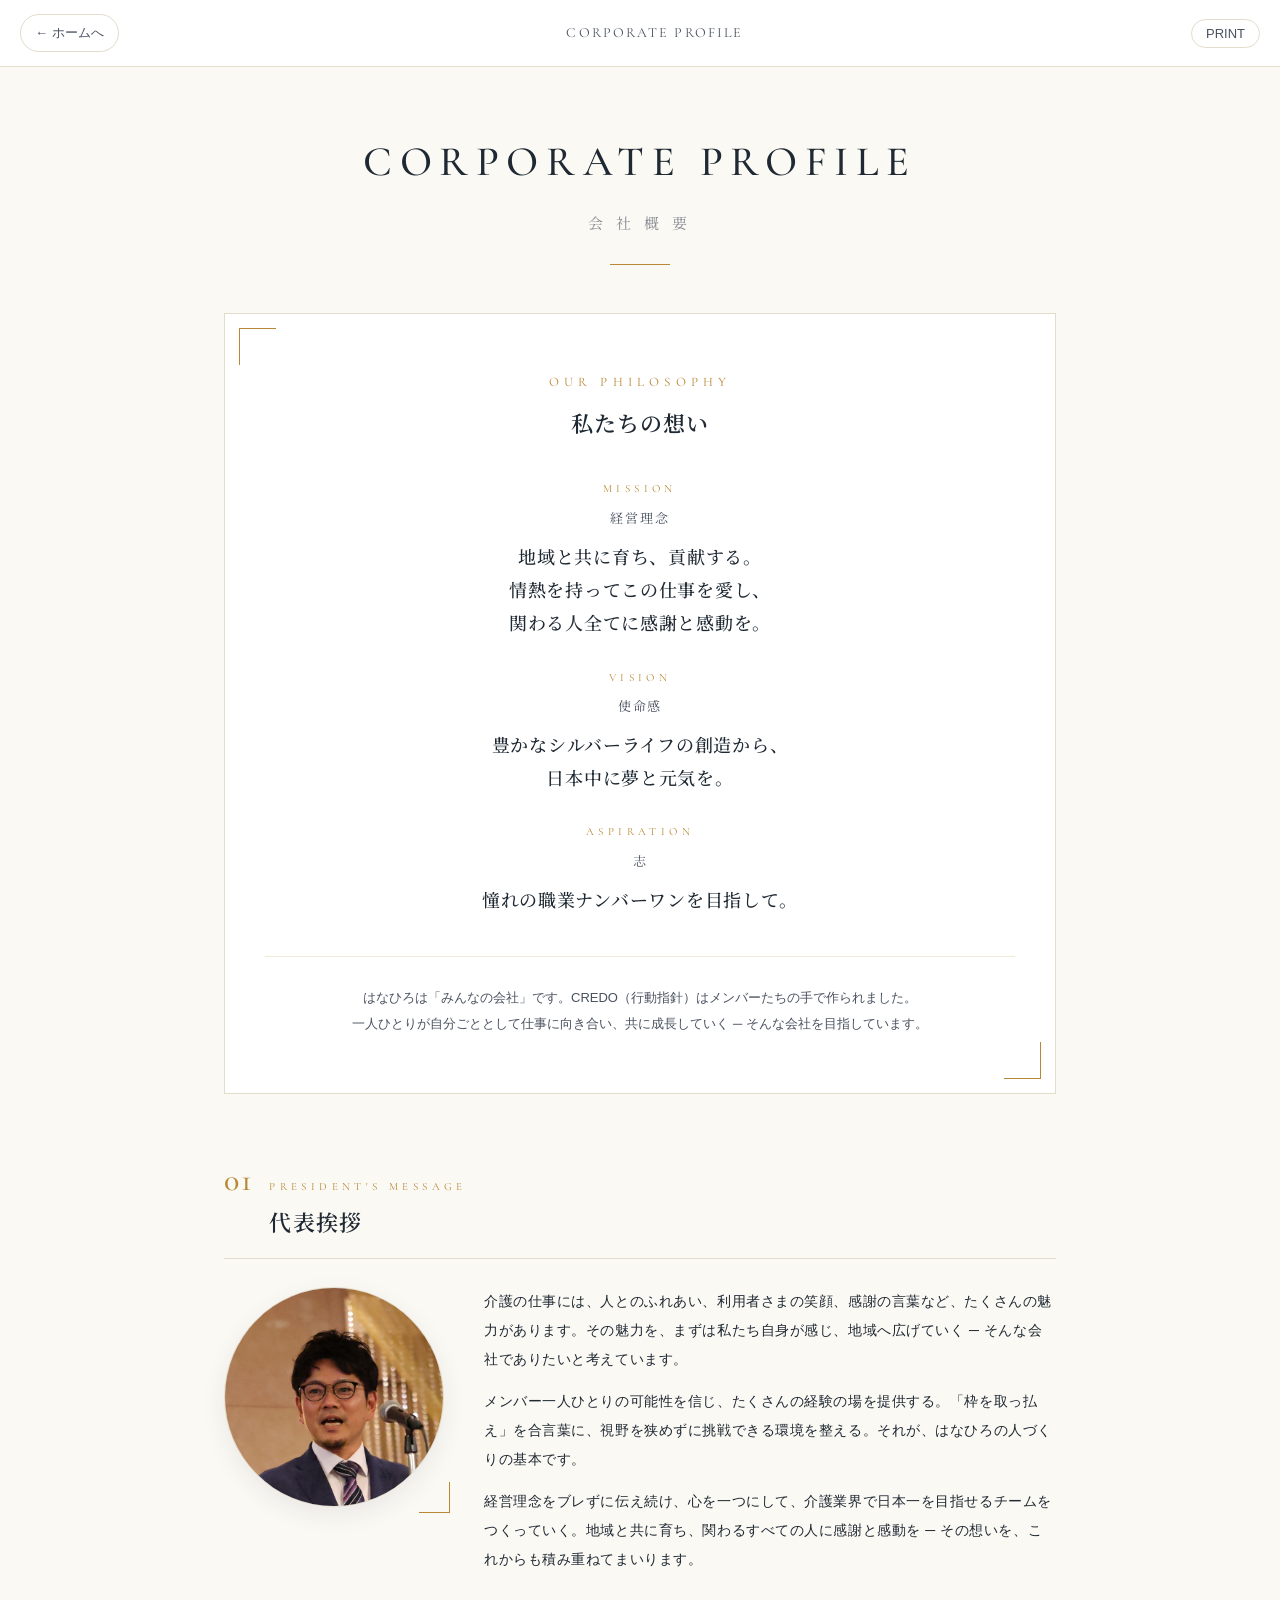
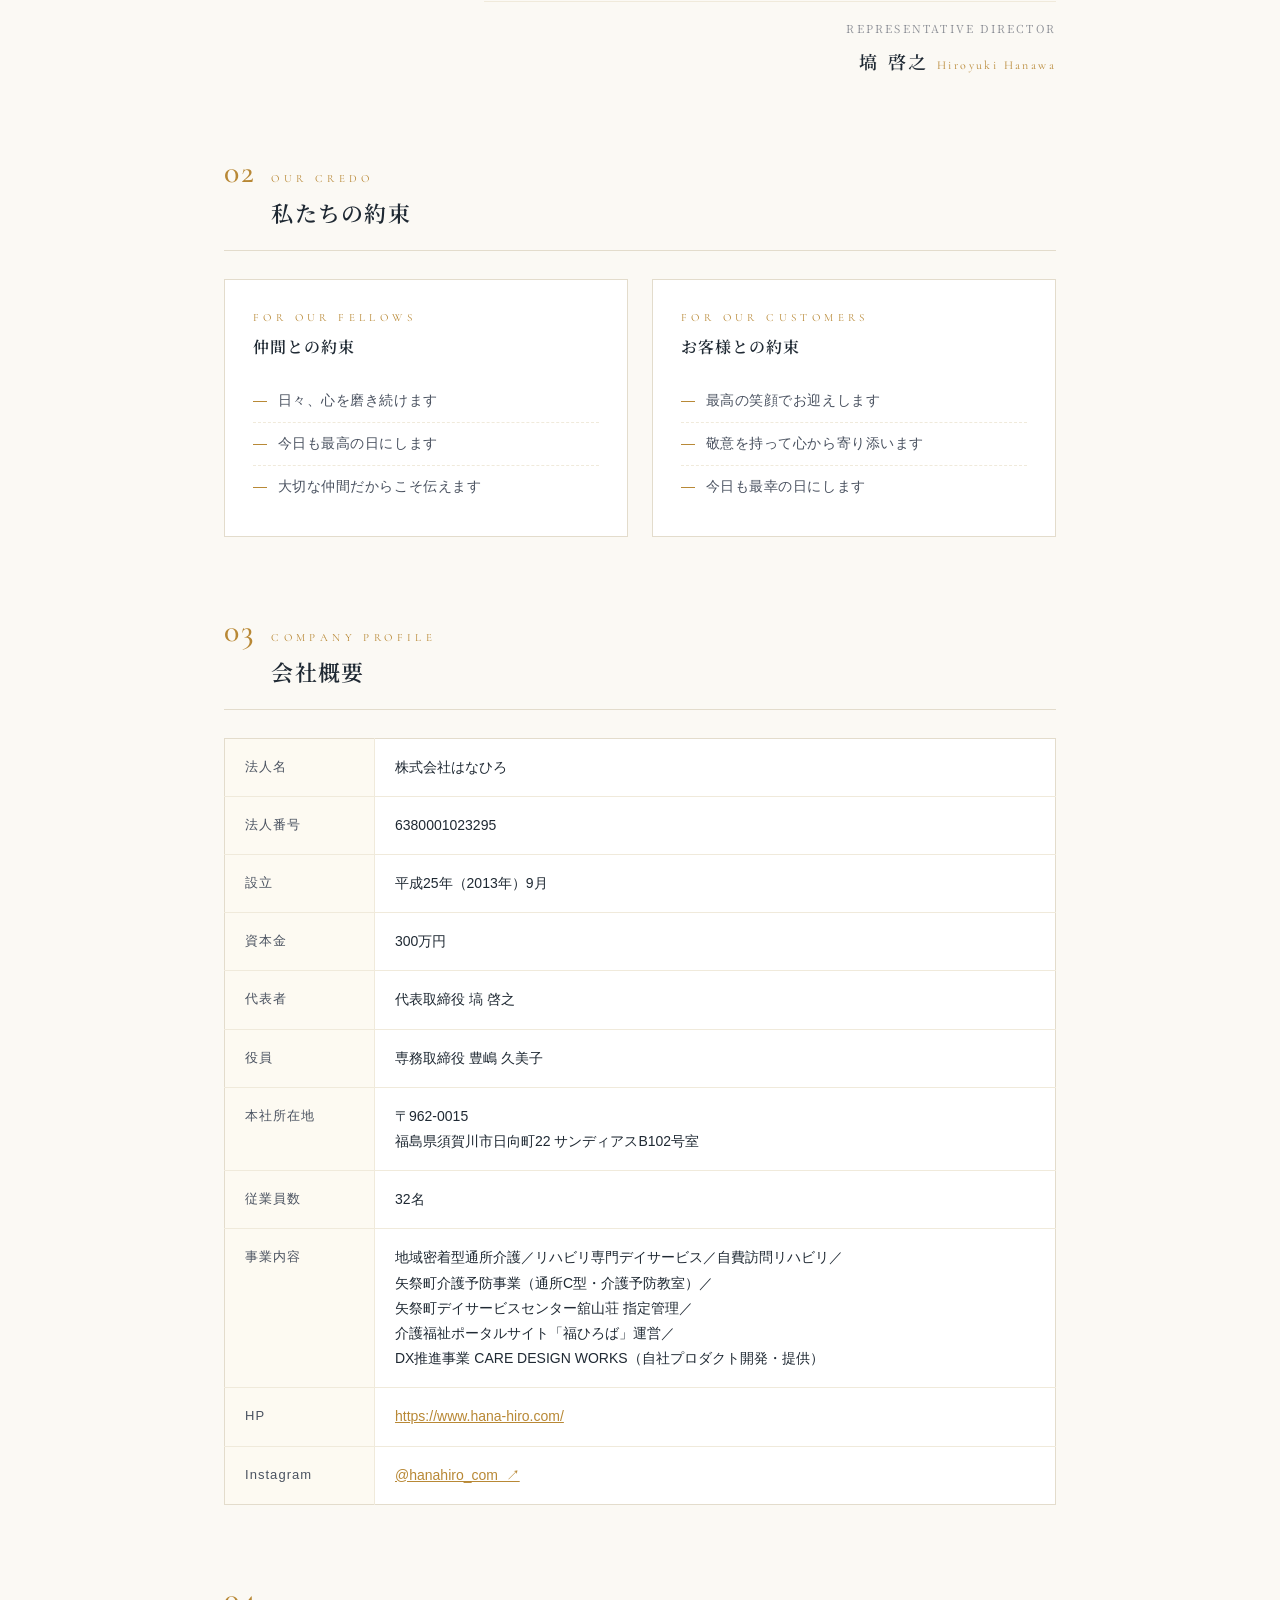
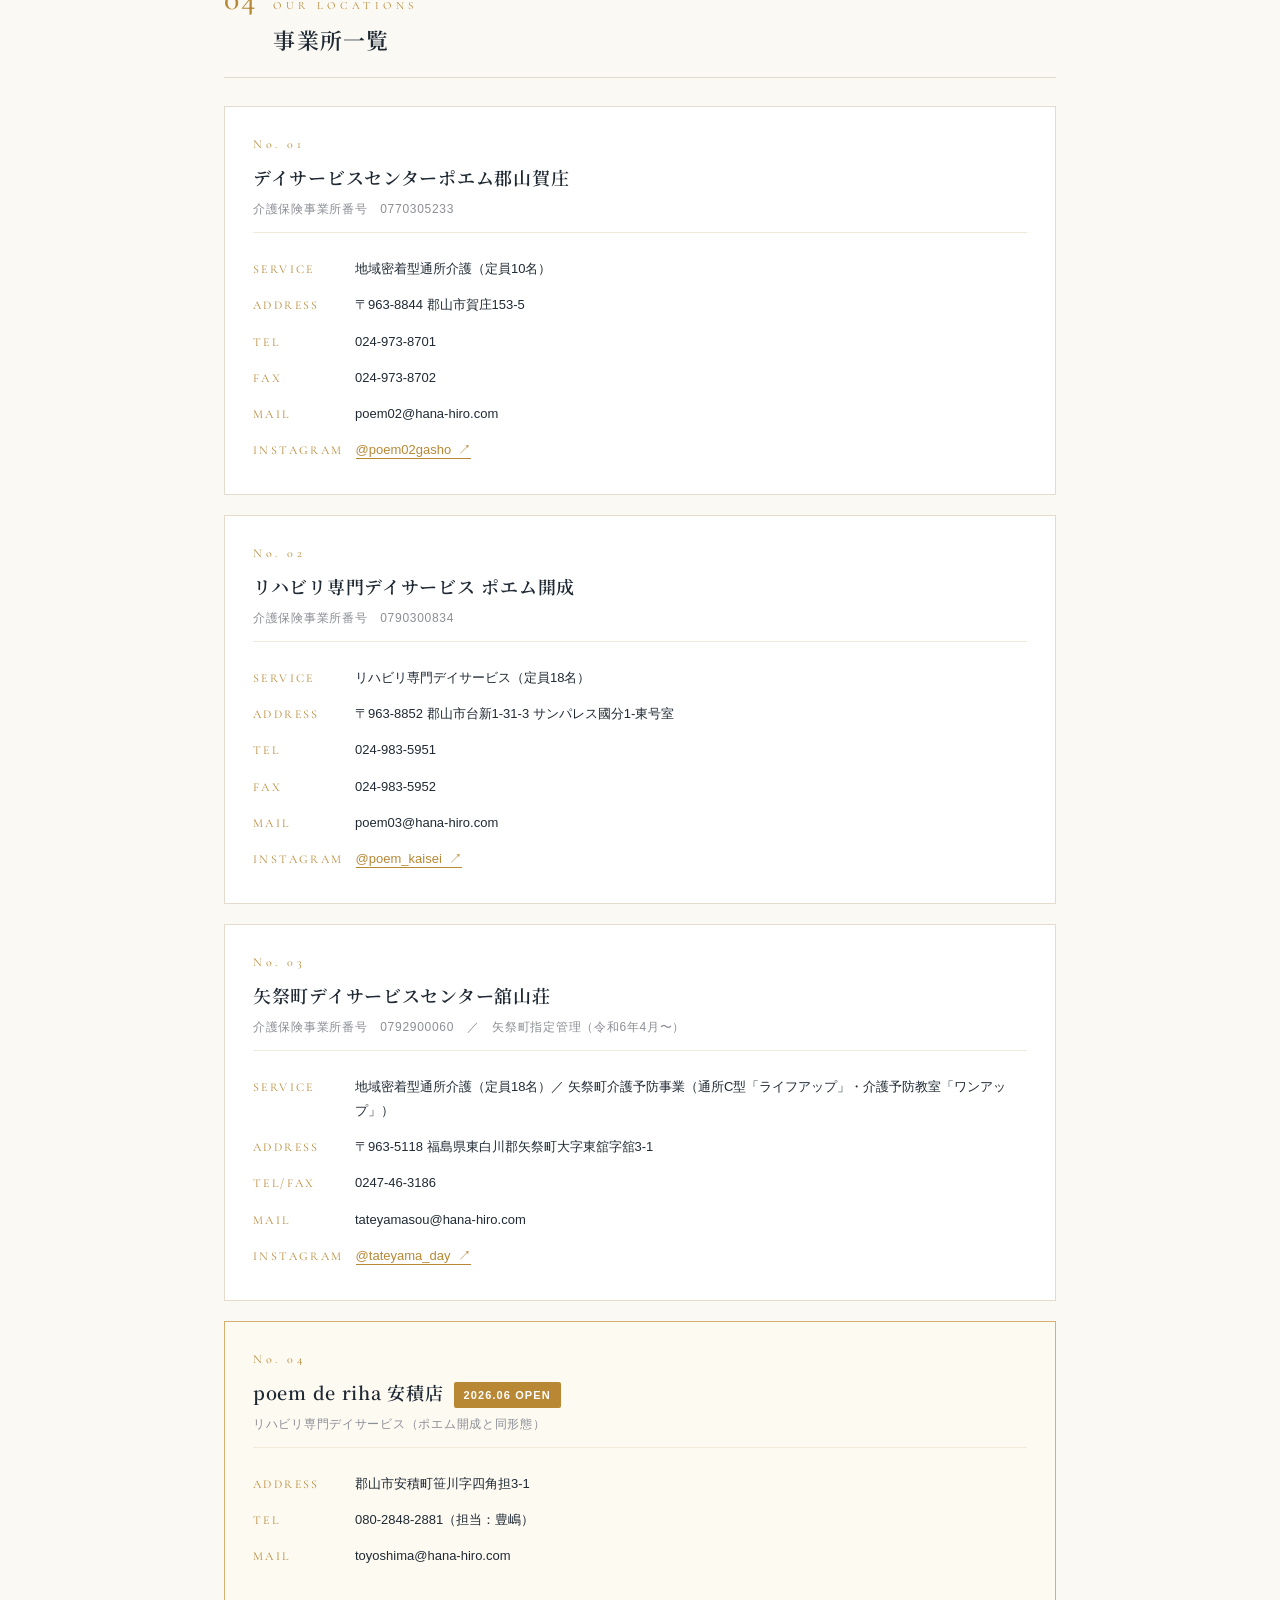
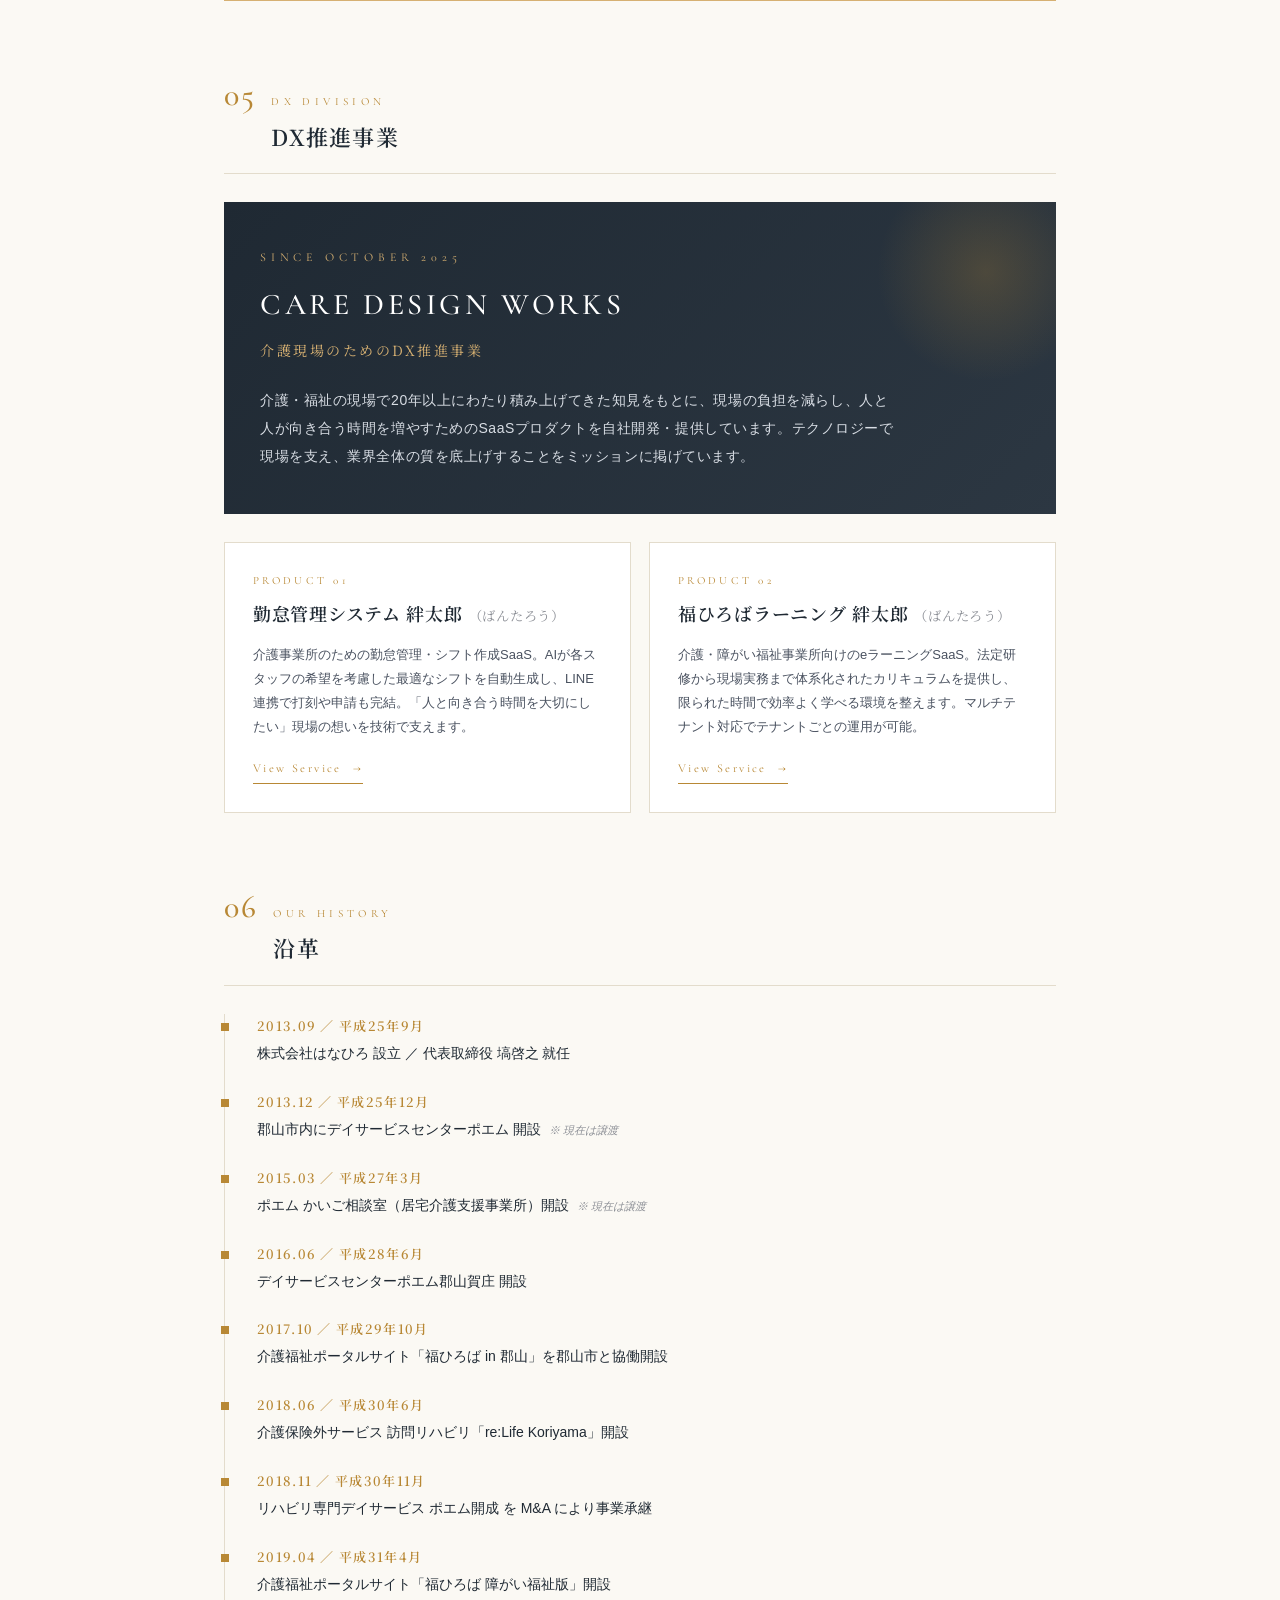
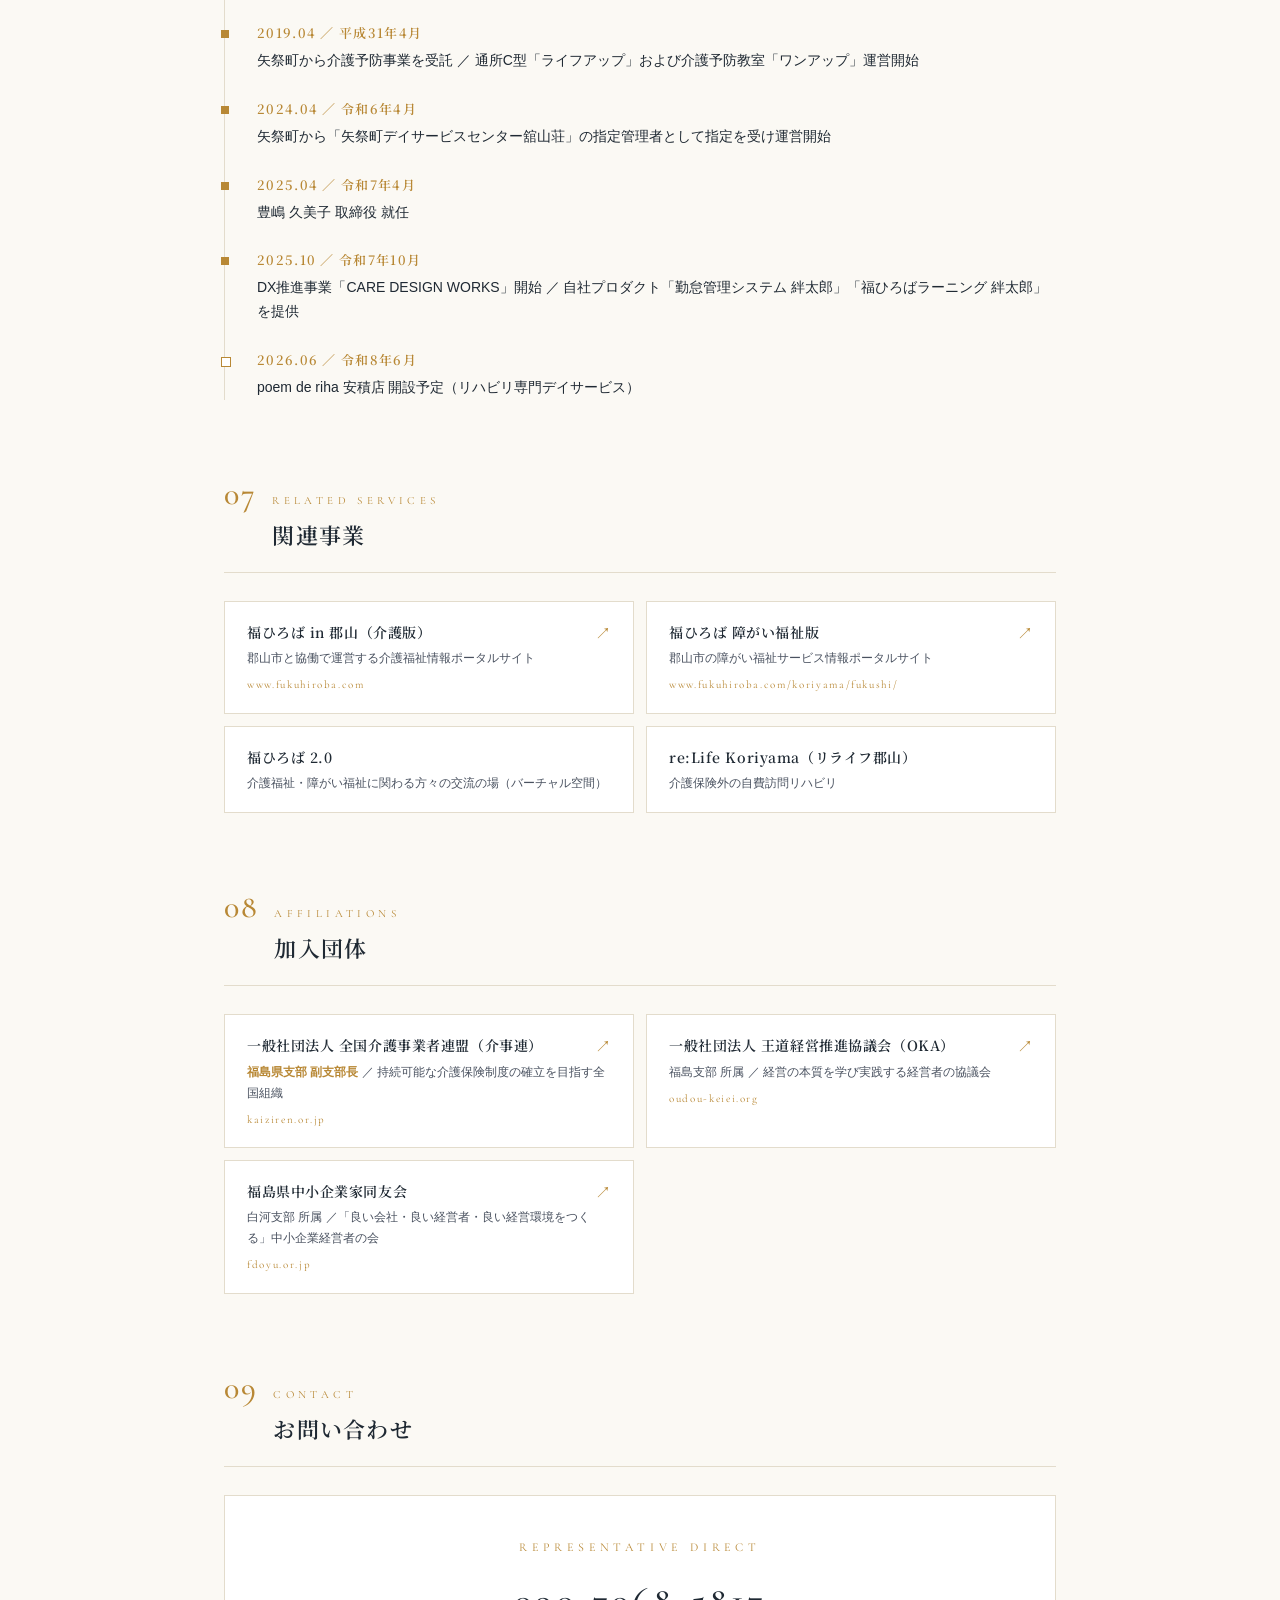
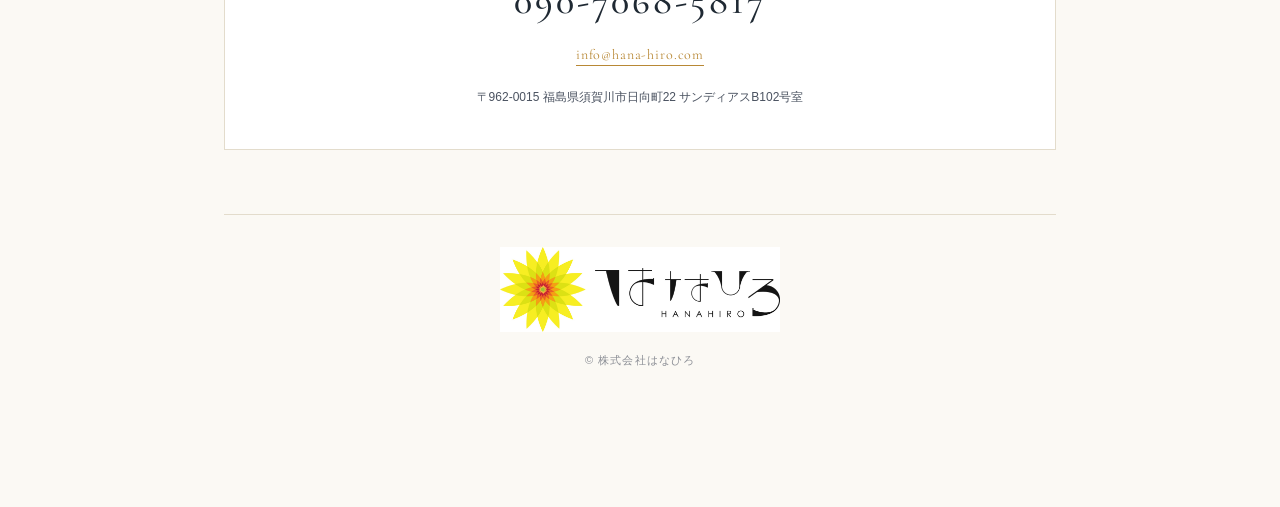
==== company.html @ 38aeb1c0 "プロダクト名称変更・関連事業更新・印刷用QRコード追加 【プロダクト名称変更】 - 絆太郎 → 勤怠管理システム 絆太郎 - 福ひろばラーニング → 福ひろばラーニング 絆太郎 - 沿革のテキストも同" ====
<!DOCTYPE html>
<html lang="ja">
<head>
  <meta charset="UTF-8">
  <meta name="viewport" content="width=device-width, initial-scale=1.0">
  <meta http-equiv="Cache-Control" content="no-cache, no-store, must-revalidate">
  <meta http-equiv="Pragma" content="no-cache">
  <meta http-equiv="Expires" content="0">
  <title>会社概要｜株式会社はなひろ</title>
  <meta name="description" content="株式会社はなひろの会社概要。福島県須賀川市・郡山市・矢祭町でデイサービス、リハビリ専門デイサービス、介護予防事業を運営。DX推進事業 CARE DESIGN WORKS で介護SaaS「絆太郎」「福ひろばラーニング」を提供。">
  <meta property="og:title" content="株式会社はなひろ 会社概要">
  <meta property="og:description" content="豊かなシルバーライフの創造から、日本中に夢と元気を。">
  <meta property="og:type" content="website">
  <meta property="og:url" content="https://hey870desu-ai.github.io/hanahiro-training/company.html">
  <link rel="canonical" href="https://hey870desu-ai.github.io/hanahiro-training/company.html">
  <link rel="preconnect" href="https://fonts.googleapis.com">
  <link rel="preconnect" href="https://fonts.gstatic.com" crossorigin>
  <link href="https://fonts.googleapis.com/css2?family=Cormorant+Garamond:wght@400;500;600&family=Noto+Serif+JP:wght@400;500;600;700&display=swap" rel="stylesheet">
  <style>
    * { margin: 0; padding: 0; box-sizing: border-box; }

    :root {
      --ink: #1f2933;
      --ink-soft: #4a5260;
      --ink-mute: #8b8e95;
      --gold: #b88835;
      --gold-soft: #d6b072;
      --gold-pale: #f4ead6;
      --paper: #fbf9f4;
      --line: #e3dccc;
      --line-soft: #f0eadb;
    }

    html { scroll-behavior: smooth; }
    body {
      font-family: 'Noto Sans JP', -apple-system, BlinkMacSystemFont, 'Hiragino Kaku Gothic ProN', sans-serif;
      color: var(--ink);
      background: var(--paper);
      line-height: 1.85;
      font-size: 15px;
      -webkit-font-smoothing: antialiased;
      padding: 0 0 80px;
    }

    /* ヘッダーバー */
    .topbar {
      background: #fff;
      border-bottom: 1px solid var(--line);
      padding: 14px 20px;
      position: sticky; top: 0; z-index: 50;
      display: flex; justify-content: space-between; align-items: center;
    }
    .topbar .crumb {
      font-family: 'Cormorant Garamond', 'Noto Serif JP', serif;
      font-size: 14px;
      letter-spacing: 0.15em;
      color: var(--ink-soft);
      text-transform: uppercase;
    }
    .topbar a, .topbar button {
      color: var(--ink-soft);
      text-decoration: none;
      font-size: 13px;
      font-weight: 500;
      background: transparent;
      border: 1px solid var(--line);
      padding: 6px 14px;
      border-radius: 22px;
      cursor: pointer;
      transition: all 0.2s;
    }
    .topbar a:hover, .topbar button:hover {
      background: var(--ink);
      color: #fff;
      border-color: var(--ink);
    }

    /* コンテナ */
    .container {
      max-width: 880px;
      margin: 0 auto;
      padding: 56px 24px;
    }

    /* タイトル */
    .brand-block {
      text-align: center;
      padding: 0 0 48px;
    }
    .brand-block .doc-title {
      font-family: 'Cormorant Garamond', serif;
      font-size: 42px;
      letter-spacing: 0.18em;
      color: var(--ink);
      font-weight: 500;
    }
    .brand-block .doc-sub {
      font-family: 'Noto Serif JP', serif;
      font-size: 15px;
      color: var(--ink-mute);
      letter-spacing: 0.3em;
      margin-top: 8px;
    }
    .brand-block .gold-line {
      width: 60px;
      height: 1px;
      background: var(--gold);
      margin: 28px auto 0;
    }

    /* 代表メッセージ */
    .message-block {
      display: grid;
      grid-template-columns: 220px 1fr;
      gap: 40px;
      align-items: start;
    }
    @media (max-width: 640px) {
      .message-block {
        grid-template-columns: 1fr;
        gap: 24px;
        text-align: center;
      }
    }
    .message-photo {
      position: relative;
      width: 100%;
      aspect-ratio: 1 / 1;
    }
    .message-photo-frame {
      width: 100%;
      height: 100%;
      border-radius: 50%;
      overflow: hidden;
      border: 1px solid var(--line);
      box-shadow: 0 8px 24px rgba(31,41,51,0.08);
    }
    .message-photo-frame img {
      width: 100%;
      height: 100%;
      object-fit: cover;
      object-position: center;
      display: block;
    }
    .message-photo::after {
      content: "";
      position: absolute;
      bottom: -6px; right: -6px;
      width: 30px; height: 30px;
      border-right: 1px solid var(--gold);
      border-bottom: 1px solid var(--gold);
      z-index: 1;
    }
    .message-body p {
      font-size: 14px;
      line-height: 2.05;
      color: var(--ink);
      margin-bottom: 14px;
      letter-spacing: 0.04em;
    }
    .message-body p:last-of-type { margin-bottom: 0; }
    .message-signature {
      margin-top: 28px;
      padding-top: 16px;
      border-top: 1px solid var(--line-soft);
      text-align: right;
      font-family: 'Noto Serif JP', serif;
    }
    @media (max-width: 640px) {
      .message-signature { text-align: center; }
    }
    .message-signature .role {
      font-size: 11px;
      color: var(--ink-mute);
      letter-spacing: 0.2em;
      display: block;
      margin-bottom: 6px;
    }
    .message-signature .name {
      font-size: 18px;
      font-weight: 600;
      letter-spacing: 0.15em;
      color: var(--ink);
    }
    .message-signature .name-en {
      font-family: 'Cormorant Garamond', serif;
      font-size: 12px;
      letter-spacing: 0.2em;
      color: var(--gold);
      margin-left: 8px;
    }

    /* フッターロゴ */
    .footer-logo {
      max-width: 280px;
      width: 70%;
      height: auto;
      display: block;
      margin: 0 auto 18px;
      opacity: 0.92;
    }

    /* ヒーロー */
    .hero {
      background: #fff;
      border: 1px solid var(--line);
      padding: 56px 40px;
      margin-bottom: 56px;
      text-align: center;
      position: relative;
    }
    .hero::before, .hero::after {
      content: "";
      position: absolute;
      width: 36px; height: 36px;
      border: 1px solid var(--gold);
    }
    .hero::before {
      top: 14px; left: 14px;
      border-right: none; border-bottom: none;
    }
    .hero::after {
      bottom: 14px; right: 14px;
      border-left: none; border-top: none;
    }
    .hero-eyebrow {
      font-family: 'Cormorant Garamond', serif;
      font-size: 13px;
      letter-spacing: 0.4em;
      color: var(--gold);
      margin-bottom: 8px;
    }
    .hero-title {
      font-family: 'Noto Serif JP', serif;
      font-size: 22px;
      font-weight: 600;
      color: var(--ink);
      margin-bottom: 36px;
      letter-spacing: 0.05em;
    }
    .hero-mission {
      margin-bottom: 28px;
    }
    .hero-mission:last-child { margin-bottom: 0; }
    .hero-mission .ml {
      font-family: 'Cormorant Garamond', serif;
      font-size: 11px;
      letter-spacing: 0.4em;
      color: var(--gold);
      text-transform: uppercase;
      margin-bottom: 6px;
    }
    .hero-mission .mj {
      font-family: 'Noto Serif JP', serif;
      font-size: 13px;
      color: var(--ink-soft);
      letter-spacing: 0.15em;
      margin-bottom: 10px;
    }
    .hero-mission .text {
      font-family: 'Noto Serif JP', serif;
      font-size: 18px;
      font-weight: 500;
      line-height: 1.85;
      color: var(--ink);
      letter-spacing: 0.04em;
    }
    .hero-credo-bottom {
      margin-top: 40px;
      padding-top: 28px;
      border-top: 1px solid var(--line-soft);
      font-size: 13px;
      color: var(--ink-soft);
      line-height: 2;
    }

    /* セクション共通 */
    section.block {
      margin-bottom: 64px;
    }
    .sec-head {
      display: flex; align-items: baseline;
      gap: 16px;
      margin-bottom: 28px;
      padding-bottom: 16px;
      border-bottom: 1px solid var(--line);
    }
    .sec-num {
      font-family: 'Cormorant Garamond', serif;
      font-size: 32px;
      font-weight: 500;
      color: var(--gold);
      letter-spacing: 0.05em;
    }
    .sec-title-block {
      flex: 1;
    }
    .sec-eyebrow {
      font-family: 'Cormorant Garamond', serif;
      font-size: 11px;
      letter-spacing: 0.4em;
      color: var(--gold);
      text-transform: uppercase;
      margin-bottom: 4px;
    }
    .sec-title {
      font-family: 'Noto Serif JP', serif;
      font-size: 22px;
      font-weight: 600;
      color: var(--ink);
      letter-spacing: 0.06em;
    }

    /* CREDO */
    .credo-grid {
      display: grid;
      grid-template-columns: 1fr;
      gap: 18px;
    }
    @media (min-width: 700px) {
      .credo-grid { grid-template-columns: 1fr 1fr; gap: 24px; }
    }
    .credo-card {
      background: #fff;
      border: 1px solid var(--line);
      padding: 28px 28px;
      position: relative;
    }
    .credo-card .ck-eyebrow {
      font-family: 'Cormorant Garamond', serif;
      font-size: 11px;
      letter-spacing: 0.4em;
      color: var(--gold);
      margin-bottom: 4px;
    }
    .credo-card h4 {
      font-family: 'Noto Serif JP', serif;
      font-size: 16px;
      font-weight: 600;
      color: var(--ink);
      margin-bottom: 18px;
      letter-spacing: 0.06em;
    }
    .credo-card ul { list-style: none; padding: 0; margin: 0; }
    .credo-card li {
      font-size: 14px;
      color: var(--ink-soft);
      padding: 8px 0;
      border-bottom: 1px dashed var(--line-soft);
      letter-spacing: 0.04em;
    }
    .credo-card li:last-child { border-bottom: none; }
    .credo-card li::before {
      content: "—";
      color: var(--gold);
      margin-right: 10px;
    }

    /* プロフィール表 */
    .profile-table {
      width: 100%;
      border-collapse: collapse;
      font-size: 14px;
      background: #fff;
      border: 1px solid var(--line);
    }
    .profile-table tr { border-bottom: 1px solid var(--line-soft); }
    .profile-table tr:last-child { border-bottom: none; }
    .profile-table th {
      width: 150px;
      text-align: left;
      padding: 16px 20px;
      background: #fdfaf2;
      color: var(--ink-soft);
      font-weight: 500;
      font-size: 13px;
      letter-spacing: 0.08em;
      vertical-align: top;
      border-right: 1px solid var(--line-soft);
    }
    .profile-table td {
      padding: 16px 20px;
      color: var(--ink);
      line-height: 1.8;
    }

    /* 事業所カード */
    .office-grid {
      display: grid;
      grid-template-columns: 1fr;
      gap: 20px;
    }
    .office-card {
      background: #fff;
      border: 1px solid var(--line);
      padding: 26px 28px;
      position: relative;
    }
    .office-card.upcoming {
      background: #fdfaf2;
      border: 1px solid var(--gold-soft);
    }
    .office-card .office-number {
      font-family: 'Cormorant Garamond', serif;
      font-size: 12px;
      letter-spacing: 0.3em;
      color: var(--gold);
      margin-bottom: 6px;
    }
    .office-card .office-name {
      font-family: 'Noto Serif JP', serif;
      font-size: 18px;
      font-weight: 600;
      color: var(--ink);
      margin-bottom: 4px;
      letter-spacing: 0.04em;
    }
    .office-card .office-name .badge-upcoming {
      display: inline-block;
      background: var(--gold);
      color: #fff;
      font-family: 'Noto Sans JP', sans-serif;
      font-size: 11px;
      font-weight: 600;
      letter-spacing: 0.1em;
      padding: 3px 10px;
      border-radius: 2px;
      margin-left: 10px;
      vertical-align: middle;
    }
    .office-card .office-sub {
      font-size: 12px;
      color: var(--ink-mute);
      margin-bottom: 18px;
      letter-spacing: 0.06em;
      padding-bottom: 12px;
      border-bottom: 1px solid var(--line-soft);
    }
    .office-photo {
      width: 100%;
      height: 200px;
      object-fit: cover;
      margin-bottom: 18px;
      background: var(--gold-pale);
    }
    .office-row {
      display: flex; gap: 12px;
      font-size: 13px;
      padding: 6px 0;
      align-items: baseline;
    }
    .office-row .lbl {
      min-width: 90px;
      color: var(--gold);
      font-family: 'Cormorant Garamond', serif;
      font-size: 12px;
      letter-spacing: 0.2em;
      text-transform: uppercase;
    }
    .office-row .val {
      flex: 1;
      color: var(--ink);
    }

    /* 沿革タイムライン */
    .timeline {
      position: relative;
      padding-left: 32px;
      border-left: 1px solid var(--line);
    }
    .timeline-item {
      position: relative;
      padding: 0 0 24px;
    }
    .timeline-item:last-child { padding-bottom: 0; }
    .timeline-item::before {
      content: "";
      position: absolute;
      left: -36px; top: 9px;
      width: 8px; height: 8px;
      background: var(--gold);
    }
    .timeline-item.future::before {
      background: #fff;
      border: 1px solid var(--gold);
    }
    .timeline-date {
      font-family: 'Noto Serif JP', serif;
      font-size: 13px;
      font-weight: 600;
      color: var(--gold);
      letter-spacing: 0.1em;
      margin-bottom: 4px;
    }
    .timeline-text {
      font-size: 14px;
      color: var(--ink);
      line-height: 1.7;
    }
    .timeline-text .deprecated {
      font-size: 11px;
      color: var(--ink-mute);
      margin-left: 8px;
      font-style: italic;
    }

    /* CARE DESIGN WORKS（DX事業） */
    .cdw-banner {
      background: linear-gradient(135deg, #1f2933 0%, #2c3742 100%);
      color: #fff;
      padding: 44px 36px;
      margin-bottom: 28px;
      position: relative;
      overflow: hidden;
    }
    .cdw-banner::before {
      content: "";
      position: absolute;
      top: -40px; right: -40px;
      width: 220px; height: 220px;
      background: radial-gradient(circle, rgba(184,136,53,0.25), transparent 70%);
    }
    .cdw-eyebrow {
      font-family: 'Cormorant Garamond', serif;
      font-size: 12px;
      letter-spacing: 0.4em;
      color: var(--gold-soft);
      margin-bottom: 8px;
      text-transform: uppercase;
    }
    .cdw-title {
      font-family: 'Cormorant Garamond', serif;
      font-size: 30px;
      font-weight: 500;
      letter-spacing: 0.12em;
      margin-bottom: 6px;
    }
    .cdw-jp {
      font-family: 'Noto Serif JP', serif;
      font-size: 14px;
      color: var(--gold-soft);
      letter-spacing: 0.18em;
      margin-bottom: 22px;
    }
    .cdw-text {
      font-size: 14px;
      color: #d8dde4;
      line-height: 2;
      letter-spacing: 0.04em;
      max-width: 640px;
    }

    /* プロダクトカード */
    .product-grid {
      display: grid;
      grid-template-columns: 1fr;
      gap: 18px;
    }
    @media (min-width: 700px) {
      .product-grid { grid-template-columns: 1fr 1fr; }
    }
    .product-card {
      background: #fff;
      border: 1px solid var(--line);
      padding: 28px;
      display: flex;
      flex-direction: column;
    }
    .product-card .pc-tag {
      font-family: 'Cormorant Garamond', serif;
      font-size: 11px;
      letter-spacing: 0.3em;
      color: var(--gold);
      margin-bottom: 6px;
    }
    .product-card h4 {
      font-family: 'Noto Serif JP', serif;
      font-size: 18px;
      font-weight: 600;
      color: var(--ink);
      margin-bottom: 12px;
      letter-spacing: 0.04em;
    }
    .product-card .pc-desc {
      font-size: 13px;
      color: var(--ink-soft);
      line-height: 1.85;
      margin-bottom: 18px;
      flex: 1;
    }
    .product-card .pc-link {
      font-family: 'Cormorant Garamond', serif;
      font-size: 12px;
      letter-spacing: 0.2em;
      color: var(--gold);
      text-decoration: none;
      border-bottom: 1px solid var(--gold);
      padding-bottom: 4px;
      align-self: flex-start;
      transition: all 0.2s;
    }
    .product-card .pc-link:hover {
      color: var(--ink);
      border-color: var(--ink);
    }

    /* 関連事業 */
    .related-grid {
      display: grid;
      grid-template-columns: 1fr;
      gap: 12px;
    }
    @media (min-width: 700px) {
      .related-grid { grid-template-columns: 1fr 1fr; }
    }
    .related-item {
      background: #fff;
      border: 1px solid var(--line);
      padding: 18px 22px;
      font-size: 13px;
      color: var(--ink);
      line-height: 1.75;
      display: block;
      text-decoration: none;
      transition: all 0.2s;
      position: relative;
    }
    a.related-item:hover {
      border-color: var(--gold);
      background: #fdfaf2;
    }
    a.related-item::after {
      content: "↗";
      position: absolute;
      top: 18px; right: 22px;
      color: var(--gold);
      font-size: 16px;
    }
    .related-item strong {
      display: block;
      font-family: 'Noto Serif JP', serif;
      font-size: 14px;
      font-weight: 600;
      color: var(--ink);
      margin-bottom: 4px;
      letter-spacing: 0.04em;
    }
    .related-item .desc { color: var(--ink-soft); font-size: 12px; }
    .related-item .url-line {
      font-family: 'Cormorant Garamond', serif;
      font-size: 11px;
      letter-spacing: 0.15em;
      color: var(--gold);
      margin-top: 6px;
      word-break: break-all;
    }

    /* お問い合わせ */
    .contact-block {
      background: #fff;
      border: 1px solid var(--line);
      padding: 40px 32px;
      text-align: center;
    }
    .contact-eyebrow {
      font-family: 'Cormorant Garamond', serif;
      font-size: 12px;
      letter-spacing: 0.4em;
      color: var(--gold);
      margin-bottom: 8px;
    }
    .contact-block .tel {
      font-family: 'Cormorant Garamond', serif;
      font-size: 38px;
      font-weight: 500;
      color: var(--ink);
      letter-spacing: 0.08em;
      margin: 8px 0 4px;
    }
    .contact-block .mail-line a {
      color: var(--gold);
      text-decoration: none;
      letter-spacing: 0.06em;
      font-family: 'Cormorant Garamond', serif;
      font-size: 14px;
      border-bottom: 1px solid var(--gold);
      padding-bottom: 2px;
    }
    .contact-block .addr {
      margin-top: 18px;
      font-size: 12px;
      color: var(--ink-soft);
      line-height: 1.9;
    }

    /* フッター */
    .doc-footer {
      text-align: center;
      margin-top: 64px;
      padding: 32px 0 0;
      border-top: 1px solid var(--line);
      font-family: 'Noto Sans JP', sans-serif;
      font-size: 11px;
      color: var(--ink-mute);
      letter-spacing: 0.1em;
    }

    /* QRコード（印刷時のみ表示） */
    .print-qr-block { display: none; }
    @media print {
      .print-qr-block {
        display: block;
        margin-top: 28px;
        padding-top: 24px;
        border-top: 1px solid var(--line);
      }
      .qr-eyebrow {
        font-family: 'Cormorant Garamond', serif;
        font-size: 11px;
        letter-spacing: 0.4em;
        color: var(--gold);
        margin-bottom: 14px;
        text-transform: uppercase;
      }
      .qr-grid {
        display: grid;
        grid-template-columns: repeat(4, 1fr);
        gap: 10px;
      }
      .qr-item {
        text-align: center;
      }
      .qr-item img {
        width: 90px; height: 90px;
        border: 1px solid var(--line);
        padding: 4px;
        background: #fff;
      }
      .qr-label {
        font-family: 'Noto Sans JP', sans-serif;
        font-size: 9px;
        color: var(--ink);
        margin-top: 6px;
        line-height: 1.4;
      }
      .qr-label span {
        color: var(--ink-soft);
        font-size: 8.5px;
      }
    }

    /* ============================================
       印刷モード：A4縦のブローシャー風レイアウト
       ============================================ */
    .print-cover { display: none; }
    .print-page-end { display: none; }
    .print-only { display: none; }

    @page {
      size: A4 landscape;
      margin: 0;
    }

    @media print {
      * { -webkit-print-color-adjust: exact; print-color-adjust: exact; }

      body {
        margin: 0;
        padding: 0;
        background: #fff;
        font-size: 10pt;
        color: var(--ink);
      }

      /* 画面用要素を非表示 */
      .topbar { display: none !important; }
      .brand-block { display: none !important; }
      .doc-footer { display: none !important; }
      .pc-link { display: none !important; }
      a.related-item::after { display: none !important; }

      .container { max-width: 100%; padding: 0; margin: 0; }

      a { color: var(--ink); text-decoration: none; }

      /* === ページの基本：A4 横 === */
      .print-cover,
      .hero,
      section.block {
        width: 297mm;
        height: 210mm;
        box-sizing: border-box;
        margin: 0 !important;
        padding: 14mm 22mm 16mm;
        page-break-before: always;
        page-break-after: auto;
        page-break-inside: avoid;
        overflow: hidden;
        background: #fff;
        border: none !important;
        position: relative;
      }
      .print-cover { page-break-before: avoid; }

      /* 各ページ共通フッター */
      .hero::after,
      section.block::after {
        content: "HANAHIRO  CORPORATE PROFILE";
        position: absolute;
        bottom: 6mm; left: 0; right: 0;
        text-align: center;
        font-family: 'Cormorant Garamond', serif;
        font-size: 8.5pt;
        letter-spacing: 0.4em;
        color: var(--ink-mute);
      }

      /* === 表紙：縦flexで3段に整列 === */
      .print-cover {
        display: flex !important;
        flex-direction: column;
        align-items: center;
        justify-content: space-between;
        padding: 22mm 28mm 18mm;
        background: linear-gradient(135deg, #fff 0%, #fbf9f4 60%, #f4ead6 100%);
      }
      .print-cover::before {
        content: "";
        position: absolute;
        top: 14mm; left: 14mm;
        width: 18mm; height: 18mm;
        border: 1px solid var(--gold);
        border-right: none; border-bottom: none;
      }
      .print-cover::after {
        content: "HANAHIRO  CORPORATE PROFILE";
        position: absolute;
        bottom: 8mm; left: 0; right: 0;
        text-align: center;
        font-family: 'Cormorant Garamond', serif;
        font-size: 8.5pt;
        letter-spacing: 0.4em;
        color: var(--ink-mute);
      }
      .pc-top {
        font-family: 'Cormorant Garamond', serif;
        font-size: 11pt;
        letter-spacing: 0.4em;
        color: var(--gold);
        align-self: flex-end;
      }
      .pc-center {
        flex: 1;
        display: flex;
        flex-direction: column;
        justify-content: center;
        align-items: center;
        text-align: center;
        margin: 6mm 0;
      }
      .pc-logo-wrap {
        margin-bottom: 14mm;
      }
      .pc-logo {
        max-width: 95mm;
        height: auto;
      }
      .pc-title {
        font-family: 'Cormorant Garamond', serif;
        font-size: 32pt;
        letter-spacing: 0.2em;
        color: var(--ink);
        font-weight: 500;
        margin-bottom: 4mm;
      }
      .pc-divider {
        width: 18mm; height: 1px;
        background: var(--gold);
        margin: 4mm auto 5mm;
      }
      .pc-sub {
        font-family: 'Noto Serif JP', serif;
        font-size: 12pt;
        letter-spacing: 0.4em;
        color: var(--ink-soft);
      }
      .pc-bottom {
        text-align: center;
        width: 100%;
      }
      .pc-tagline {
        font-family: 'Noto Serif JP', serif;
        font-size: 11pt;
        line-height: 1.9;
        color: var(--ink);
        letter-spacing: 0.1em;
        margin-bottom: 6mm;
      }
      .pc-name {
        font-family: 'Noto Serif JP', serif;
        font-size: 13pt;
        font-weight: 600;
        letter-spacing: 0.25em;
        color: var(--ink);
        margin-bottom: 2mm;
      }
      .pc-name-en {
        font-family: 'Cormorant Garamond', serif;
        font-size: 10pt;
        letter-spacing: 0.3em;
        color: var(--gold);
      }

      /* hero（理念）— 中央寄せ・3つの想いを横並び */
      .hero {
        text-align: center;
        padding: 32mm 22mm 26mm;
        display: block;
      }
      .hero-eyebrow { font-size: 9.5pt; margin-bottom: 3mm; display: block; }
      .hero-title { font-size: 20pt; margin-bottom: 16mm; display: block; }
      .hero-mission {
        display: inline-block;
        width: 30%;
        vertical-align: top;
        margin: 0 1% 6mm;
        text-align: center;
      }
      .hero-mission .ml { font-size: 9pt; margin-bottom: 4mm; }
      .hero-mission .mj { font-size: 11pt; margin-bottom: 5mm; }
      .hero-mission .text { font-size: 11pt; line-height: 1.9; }
      .hero-credo-bottom {
        display: block;
        margin: 8mm auto 0;
        padding-top: 8mm;
        border-top: 1px solid var(--line-soft);
        font-size: 9.5pt;
        max-width: 200mm;
        text-align: center;
      }

      /* セクションヘッダー */
      .sec-head { margin-bottom: 7mm; padding-bottom: 4mm; }
      .sec-num { font-size: 24pt; }
      .sec-title { font-size: 16pt; }
      .sec-eyebrow { font-size: 9pt; }

      /* 01 代表挨拶 — 写真左+メッセージ右の横レイアウト */
      .message-block {
        grid-template-columns: 70mm 1fr;
        gap: 14mm;
        align-items: center;
      }
      .message-photo { max-width: 70mm; }
      .message-body p { font-size: 10.5pt; line-height: 1.9; margin-bottom: 4mm; }
      .message-signature { margin-top: 8mm; padding-top: 4mm; }

      /* 02 CREDO — 2カードを横並び */
      .credo-grid { grid-template-columns: 1fr 1fr; gap: 10mm; }
      .credo-card { padding: 10mm; }
      .credo-card h4 { font-size: 13pt; }
      .credo-card li { font-size: 10.5pt; padding: 3mm 0; }

      /* 03 会社概要 — 詰めて1ページに収める */
      .profile-table { font-size: 9.5pt; }
      .profile-table th { padding: 2.8mm 5mm; width: 32mm; font-size: 8.5pt; }
      .profile-table td { padding: 2.8mm 5mm; line-height: 1.55; }

      /* 04 事業所一覧 — 2x2グリッド・コンパクト */
      .office-grid {
        grid-template-columns: 1fr 1fr;
        gap: 3mm;
      }
      .office-card { padding: 4.5mm 6mm; }
      .office-card .office-name { font-size: 10.5pt; margin-bottom: 1.5mm; }
      .office-card .office-sub { font-size: 7.5pt; margin-bottom: 3mm; padding-bottom: 2.5mm; }
      .office-row { font-size: 8pt; padding: 0.6mm 0; line-height: 1.55; }
      .office-row .lbl { min-width: 14mm; font-size: 7pt; }
      .office-card .office-name .badge-upcoming {
        font-size: 9pt;
        padding: 1.5mm 4mm;
        margin-left: 4mm;
      }

      /* 05 DX推進事業 */
      .cdw-banner {
        background: #1f2933 !important;
        color: #fff !important;
        padding: 10mm 14mm;
        margin-bottom: 5mm;
      }
      .cdw-banner .cdw-text { color: #d8dde4 !important; }
      .cdw-eyebrow { font-size: 9pt; margin-bottom: 3mm; }
      .cdw-title { font-size: 22pt; margin-bottom: 2mm; }
      .cdw-jp { font-size: 10pt; margin-bottom: 5mm; }
      .cdw-text { font-size: 9.5pt; line-height: 1.85; }
      .product-grid { grid-template-columns: 1fr 1fr; gap: 6mm; }
      .product-card { padding: 8mm; }
      .product-card h4 { font-size: 12.5pt; margin-bottom: 6mm; }
      .product-card .pc-desc { font-size: 9.5pt; line-height: 1.8; }

      /* 06 沿革 — 2列タイムライン */
      .timeline {
        column-count: 2;
        column-gap: 14mm;
        column-fill: balance;
        padding-left: 6mm;
        border-left: none;
      }
      .timeline-item {
        padding: 0 0 4mm;
        page-break-inside: avoid;
        break-inside: avoid;
      }
      .timeline-item::before {
        left: -10mm;
      }
      .timeline-date { font-size: 9pt; }
      .timeline-text { font-size: 9.5pt; line-height: 1.6; }

      /* 07 関連事業 */
      .related-grid { grid-template-columns: 1fr 1fr; gap: 4mm; }
      .related-item { padding: 4mm 6mm; font-size: 9.5pt; }
      .related-item strong { font-size: 10pt; margin-bottom: 2mm; }
      .related-item .desc { font-size: 8.5pt; line-height: 1.6; }
      .related-item .url-line { font-size: 8pt; margin-top: 3mm; }

      /* 07 関連事業と08 加入団体を1ページに収める */
      section.block:nth-of-type(7),
      section.block:nth-of-type(8) {
        height: auto !important;
        min-height: 0 !important;
        page-break-inside: auto;
      }
      section.block:nth-of-type(7) {
        page-break-before: always;
        padding: 14mm 22mm 4mm;
      }
      section.block:nth-of-type(8) {
        page-break-before: avoid;
        padding: 4mm 22mm 16mm;
      }
      /* 7のセクションフッターは非表示、8側のみ表示 */
      section.block:nth-of-type(7)::after { display: none !important; }
      section.block:nth-of-type(8)::after {
        position: static;
        display: block;
        margin-top: 8mm;
        padding-top: 4mm;
      }

      /* 07 関連事業 — 4列でコンパクトに */
      section.block:nth-of-type(7) .related-grid {
        grid-template-columns: 1fr 1fr 1fr 1fr;
      }
      /* 08 加入団体 — 3列 */
      section.block:nth-of-type(8) .related-grid {
        grid-template-columns: 1fr 1fr 1fr;
      }
      /* 7と8のセクションヘッダーをコンパクトに */
      section.block:nth-of-type(7) .sec-head,
      section.block:nth-of-type(8) .sec-head {
        margin-bottom: 5mm;
        padding-bottom: 3mm;
      }

      /* 09 お問い合わせ — 連絡先 + QR を1ページに */
      .contact-block { padding: 12mm 14mm; }
      .contact-block .tel { font-size: 24pt; }
      .print-qr-block { margin-top: 8mm; padding-top: 6mm; }
      .qr-grid { grid-template-columns: repeat(4, 1fr); gap: 6mm; }
      .qr-item img { width: 70px; height: 70px; }

      /* 印刷時のみ表示するQR：プロダクト・関連事業 */
      .print-only-qr {
        display: block !important;
        margin-top: 4mm;
        text-align: right;
      }
      .print-only-qr img {
        width: 22mm;
        height: 22mm;
        border: 1px solid var(--line);
        padding: 1mm;
        background: #fff;
      }
      .print-only-qr span {
        display: block;
        font-family: 'Cormorant Garamond', serif;
        font-size: 7.5pt;
        letter-spacing: 0.2em;
        color: var(--gold);
        margin-top: 1mm;
      }
      .product-card .print-only-qr {
        text-align: right;
      }
      .print-only-qr.small {
        text-align: center;
        margin-top: 2mm;
      }
      .print-only-qr.small img {
        width: 16mm;
        height: 16mm;
      }
      /* 印刷時はrelated-itemのURL行を非表示にしてQRを使う */
      .related-item .url-line { display: none !important; }

      /* 影は除去 */
      .credo-card, .office-card, .product-card, .related-item {
        box-shadow: none;
      }
    }

    /* 通常表示時はQR画像を非表示 */
    .print-only-qr { display: none; }
  </style>
</head>
<body>
  <div class="topbar">
    <a href="https://www.hana-hiro.com/">&#x2190; ホームへ</a>
    <span class="crumb">Corporate Profile</span>
    <button onclick="window.print()" title="印刷 / PDF保存">PRINT</button>
  </div>

  <div class="container">

    <!-- 印刷時のみ表示する表紙 -->
    <div class="print-cover">
      <div class="pc-top">SINCE 2013</div>

      <div class="pc-center">
        <div class="pc-logo-wrap">
          <img src="photos/hanahiro_logpth_.png" alt="HANAHIRO" class="pc-logo">
        </div>
        <div class="pc-title">CORPORATE PROFILE</div>
        <div class="pc-divider"></div>
        <div class="pc-sub">会 社 概 要</div>
      </div>

      <div class="pc-bottom">
        <div class="pc-tagline">
          豊かなシルバーライフの創造から、<br>
          日本中に夢と元気を。
        </div>
        <div style="margin-top:14mm">
          <div class="pc-name">株式会社はなひろ</div>
          <div class="pc-name-en">HANAHIRO Inc.</div>
        </div>
      </div>
    </div>

    <!-- ドキュメントタイトル -->
    <div class="brand-block">
      <div class="doc-title">CORPORATE PROFILE</div>
      <div class="doc-sub">会 社 概 要</div>
      <div class="gold-line"></div>
    </div>

    <!-- ヒーロー：理念 -->
    <div class="hero">
      <div class="hero-eyebrow">OUR PHILOSOPHY</div>
      <h2 class="hero-title">私たちの想い</h2>

      <div class="hero-mission">
        <div class="ml">Mission</div>
        <div class="mj">経営理念</div>
        <div class="text">地域と共に育ち、貢献する。<br>情熱を持ってこの仕事を愛し、<br>関わる人全てに感謝と感動を。</div>
      </div>

      <div class="hero-mission">
        <div class="ml">Vision</div>
        <div class="mj">使命感</div>
        <div class="text">豊かなシルバーライフの創造から、<br>日本中に夢と元気を。</div>
      </div>

      <div class="hero-mission">
        <div class="ml">Aspiration</div>
        <div class="mj">志</div>
        <div class="text">憧れの職業ナンバーワンを目指して。</div>
      </div>

      <div class="hero-credo-bottom">
        はなひろは「みんなの会社」です。CREDO（行動指針）はメンバーたちの手で作られました。<br>
        一人ひとりが自分ごととして仕事に向き合い、共に成長していく ─ そんな会社を目指しています。
      </div>
    </div>

    <!-- 01 代表挨拶 -->
    <section class="block">
      <div class="sec-head">
        <div class="sec-num">01</div>
        <div class="sec-title-block">
          <div class="sec-eyebrow">President's Message</div>
          <div class="sec-title">代表挨拶</div>
        </div>
      </div>

      <div class="message-block">
        <div class="message-photo">
          <div class="message-photo-frame">
            <img src="photos/representative.jpg" alt="代表取締役 塙 啓之">
          </div>
        </div>
        <div class="message-body">
          <p>介護の仕事には、人とのふれあい、利用者さまの笑顔、感謝の言葉など、たくさんの魅力があります。その魅力を、まずは私たち自身が感じ、地域へ広げていく ─ そんな会社でありたいと考えています。</p>
          <p>メンバー一人ひとりの可能性を信じ、たくさんの経験の場を提供する。「枠を取っ払え」を合言葉に、視野を狭めずに挑戦できる環境を整える。それが、はなひろの人づくりの基本です。</p>
          <p>経営理念をブレずに伝え続け、心を一つにして、介護業界で日本一を目指せるチームをつくっていく。地域と共に育ち、関わるすべての人に感謝と感動を ─ その想いを、これからも積み重ねてまいります。</p>
          <div class="message-signature">
            <span class="role">REPRESENTATIVE DIRECTOR</span>
            <span class="name">塙 啓之</span><span class="name-en">Hiroyuki Hanawa</span>
          </div>
        </div>
      </div>
    </section>

    <!-- 02 CREDO -->
    <section class="block">
      <div class="sec-head">
        <div class="sec-num">02</div>
        <div class="sec-title-block">
          <div class="sec-eyebrow">Our Credo</div>
          <div class="sec-title">私たちの約束</div>
        </div>
      </div>
      <div class="credo-grid">
        <div class="credo-card">
          <div class="ck-eyebrow">FOR OUR FELLOWS</div>
          <h4>仲間との約束</h4>
          <ul>
            <li>日々、心を磨き続けます</li>
            <li>今日も最高の日にします</li>
            <li>大切な仲間だからこそ伝えます</li>
          </ul>
        </div>
        <div class="credo-card">
          <div class="ck-eyebrow">FOR OUR CUSTOMERS</div>
          <h4>お客様との約束</h4>
          <ul>
            <li>最高の笑顔でお迎えします</li>
            <li>敬意を持って心から寄り添います</li>
            <li>今日も最幸の日にします</li>
          </ul>
        </div>
      </div>
    </section>

    <!-- 03 会社概要 -->
    <section class="block">
      <div class="sec-head">
        <div class="sec-num">03</div>
        <div class="sec-title-block">
          <div class="sec-eyebrow">Company Profile</div>
          <div class="sec-title">会社概要</div>
        </div>
      </div>
      <table class="profile-table">
        <tr><th>法人名</th><td>株式会社はなひろ</td></tr>
        <tr><th>法人番号</th><td>6380001023295</td></tr>
        <tr><th>設立</th><td>平成25年（2013年）9月</td></tr>
        <tr><th>資本金</th><td>300万円</td></tr>
        <tr><th>代表者</th><td>代表取締役 塙 啓之</td></tr>
        <tr><th>役員</th><td>専務取締役 豊嶋 久美子</td></tr>
        <tr><th>本社所在地</th><td>〒962-0015<br>福島県須賀川市日向町22 サンディアスB102号室</td></tr>
        <tr><th>従業員数</th><td>32名</td></tr>
        <tr><th>事業内容</th><td>
          地域密着型通所介護／リハビリ専門デイサービス／自費訪問リハビリ／<br>
          矢祭町介護予防事業（通所C型・介護予防教室）／<br>
          矢祭町デイサービスセンター舘山荘 指定管理／<br>
          介護福祉ポータルサイト「福ひろば」運営／<br>
          DX推進事業 CARE DESIGN WORKS（自社プロダクト開発・提供）
        </td></tr>
        <tr><th>HP</th><td><a href="https://www.hana-hiro.com/" target="_blank" rel="noopener" style="color:var(--gold)">https://www.hana-hiro.com/</a></td></tr>
        <tr><th>Instagram</th><td><a href="https://www.instagram.com/hanahiro_com/" target="_blank" rel="noopener" style="color:var(--gold)">@hanahiro_com &nbsp;&#x2197;</a></td></tr>
      </table>
    </section>

    <!-- 04 事業所一覧 -->
    <section class="block">
      <div class="sec-head">
        <div class="sec-num">04</div>
        <div class="sec-title-block">
          <div class="sec-eyebrow">Our Locations</div>
          <div class="sec-title">事業所一覧</div>
        </div>
      </div>
      <div class="office-grid">

        <div class="office-card">
          <!-- 写真：photos/poem-kasho.jpg -->
          <!-- <img class="office-photo" src="photos/poem-kasho.jpg" alt="デイサービスセンターポエム郡山賀庄"> -->
          <div class="office-number">No. 01</div>
          <div class="office-name">デイサービスセンターポエム郡山賀庄</div>
          <div class="office-sub">介護保険事業所番号　0770305233</div>
          <div class="office-row"><span class="lbl">Service</span><span class="val">地域密着型通所介護（定員10名）</span></div>
          <div class="office-row"><span class="lbl">Address</span><span class="val">〒963-8844 郡山市賀庄153-5</span></div>
          <div class="office-row"><span class="lbl">Tel</span><span class="val">024-973-8701</span></div>
          <div class="office-row"><span class="lbl">Fax</span><span class="val">024-973-8702</span></div>
          <div class="office-row"><span class="lbl">Mail</span><span class="val">poem02@hana-hiro.com</span></div>
          <div class="office-row"><span class="lbl">Instagram</span><span class="val"><a href="https://www.instagram.com/poem02gasho/" target="_blank" rel="noopener" style="color:var(--gold);text-decoration:none;border-bottom:1px solid var(--gold);padding-bottom:1px">@poem02gasho &nbsp;&#x2197;</a></span></div>
        </div>

        <div class="office-card">
          <!-- 写真：photos/poem-kaisei.jpg -->
          <!-- <img class="office-photo" src="photos/poem-kaisei.jpg" alt="リハビリ専門デイサービス ポエム開成"> -->
          <div class="office-number">No. 02</div>
          <div class="office-name">リハビリ専門デイサービス ポエム開成</div>
          <div class="office-sub">介護保険事業所番号　0790300834</div>
          <div class="office-row"><span class="lbl">Service</span><span class="val">リハビリ専門デイサービス（定員18名）</span></div>
          <div class="office-row"><span class="lbl">Address</span><span class="val">〒963-8852 郡山市台新1-31-3 サンパレス國分1-東号室</span></div>
          <div class="office-row"><span class="lbl">Tel</span><span class="val">024-983-5951</span></div>
          <div class="office-row"><span class="lbl">Fax</span><span class="val">024-983-5952</span></div>
          <div class="office-row"><span class="lbl">Mail</span><span class="val">poem03@hana-hiro.com</span></div>
          <div class="office-row"><span class="lbl">Instagram</span><span class="val"><a href="https://www.instagram.com/poem_kaisei/" target="_blank" rel="noopener" style="color:var(--gold);text-decoration:none;border-bottom:1px solid var(--gold);padding-bottom:1px">@poem_kaisei &nbsp;&#x2197;</a></span></div>
        </div>

        <div class="office-card">
          <!-- 写真：photos/tateyama-sou.jpg -->
          <!-- <img class="office-photo" src="photos/tateyama-sou.jpg" alt="矢祭町デイサービスセンター舘山荘"> -->
          <div class="office-number">No. 03</div>
          <div class="office-name">矢祭町デイサービスセンター舘山荘</div>
          <div class="office-sub">介護保険事業所番号　0792900060　／　矢祭町指定管理（令和6年4月〜）</div>
          <div class="office-row"><span class="lbl">Service</span><span class="val">地域密着型通所介護（定員18名）／ 矢祭町介護予防事業（通所C型「ライフアップ」・介護予防教室「ワンアップ」）</span></div>
          <div class="office-row"><span class="lbl">Address</span><span class="val">〒963-5118 福島県東白川郡矢祭町大字東舘字舘3-1</span></div>
          <div class="office-row"><span class="lbl">Tel/Fax</span><span class="val">0247-46-3186</span></div>
          <div class="office-row"><span class="lbl">Mail</span><span class="val">tateyamasou@hana-hiro.com</span></div>
          <div class="office-row"><span class="lbl">Instagram</span><span class="val"><a href="https://www.instagram.com/tateyama_day/" target="_blank" rel="noopener" style="color:var(--gold);text-decoration:none;border-bottom:1px solid var(--gold);padding-bottom:1px">@tateyama_day &nbsp;&#x2197;</a></span></div>
        </div>

        <div class="office-card upcoming">
          <!-- 写真：photos/poem-asaka.jpg -->
          <!-- <img class="office-photo" src="photos/poem-asaka.jpg" alt="poem de riha 安積店"> -->
          <div class="office-number">No. 04</div>
          <div class="office-name">poem de riha 安積店<span class="badge-upcoming">2026.06 OPEN</span></div>
          <div class="office-sub">リハビリ専門デイサービス（ポエム開成と同形態）</div>
          <div class="office-row"><span class="lbl">Address</span><span class="val">郡山市安積町笹川字四角担3-1</span></div>
          <div class="office-row"><span class="lbl">Tel</span><span class="val">080-2848-2881（担当：豊嶋）</span></div>
          <div class="office-row"><span class="lbl">Mail</span><span class="val">toyoshima@hana-hiro.com</span></div>
        </div>

      </div>
    </section>

    <!-- 05 CARE DESIGN WORKS -->
    <section class="block">
      <div class="sec-head">
        <div class="sec-num">05</div>
        <div class="sec-title-block">
          <div class="sec-eyebrow">DX Division</div>
          <div class="sec-title">DX推進事業</div>
        </div>
      </div>

      <div class="cdw-banner">
        <div class="cdw-eyebrow">SINCE OCTOBER 2025</div>
        <div class="cdw-title">CARE DESIGN WORKS</div>
        <div class="cdw-jp">介護現場のためのDX推進事業</div>
        <div class="cdw-text">
          介護・福祉の現場で20年以上にわたり積み上げてきた知見をもとに、現場の負担を減らし、人と人が向き合う時間を増やすためのSaaSプロダクトを自社開発・提供しています。テクノロジーで現場を支え、業界全体の質を底上げすることをミッションに掲げています。
        </div>
      </div>

      <div class="product-grid">
        <div class="product-card">
          <div class="pc-tag">PRODUCT 01</div>
          <h4>勤怠管理システム 絆太郎<span style="font-size:10pt;color:var(--ink-mute);font-weight:400;margin-left:6px">（ばんたろう）</span></h4>
          <div class="pc-desc">
            介護事業所のための勤怠管理・シフト作成SaaS。AIが各スタッフの希望を考慮した最適なシフトを自動生成し、LINE連携で打刻や申請も完結。「人と向き合う時間を大切にしたい」現場の想いを技術で支えます。
          </div>
          <a href="https://kintai-saas-v1.vercel.app/lp.html" class="pc-link" target="_blank" rel="noopener">View Service &nbsp;&rarr;</a>
          <div class="print-only-qr">
            <img src="https://api.qrserver.com/v1/create-qr-code/?size=140x140&data=https%3A%2F%2Fkintai-saas-v1.vercel.app%2Flp.html" alt="QR 勤怠管理システム 絆太郎">
            <span>カメラでスキャン</span>
          </div>
        </div>

        <div class="product-card">
          <div class="pc-tag">PRODUCT 02</div>
          <h4>福ひろばラーニング 絆太郎<span style="font-size:10pt;color:var(--ink-mute);font-weight:400;margin-left:6px">（ばんたろう）</span></h4>
          <div class="pc-desc">
            介護・障がい福祉事業所向けのeラーニングSaaS。法定研修から現場実務まで体系化されたカリキュラムを提供し、限られた時間で効率よく学べる環境を整えます。マルチテナント対応でテナントごとの運用が可能。
          </div>
          <a href="https://learning.hana-hiro.com/demo" class="pc-link" target="_blank" rel="noopener">View Service &nbsp;&rarr;</a>
          <div class="print-only-qr">
            <img src="https://api.qrserver.com/v1/create-qr-code/?size=140x140&data=https%3A%2F%2Flearning.hana-hiro.com%2Fdemo" alt="QR 福ひろばラーニング 絆太郎">
            <span>カメラでスキャン</span>
          </div>
        </div>
      </div>
    </section>

    <!-- 06 沿革 -->
    <section class="block">
      <div class="sec-head">
        <div class="sec-num">06</div>
        <div class="sec-title-block">
          <div class="sec-eyebrow">Our History</div>
          <div class="sec-title">沿革</div>
        </div>
      </div>

      <div class="timeline">
        <div class="timeline-item">
          <div class="timeline-date">2013.09 ／ 平成25年9月</div>
          <div class="timeline-text">株式会社はなひろ 設立 ／ 代表取締役 塙啓之 就任</div>
        </div>
        <div class="timeline-item">
          <div class="timeline-date">2013.12 ／ 平成25年12月</div>
          <div class="timeline-text">郡山市内にデイサービスセンターポエム 開設<span class="deprecated">※ 現在は譲渡</span></div>
        </div>
        <div class="timeline-item">
          <div class="timeline-date">2015.03 ／ 平成27年3月</div>
          <div class="timeline-text">ポエム かいご相談室（居宅介護支援事業所）開設<span class="deprecated">※ 現在は譲渡</span></div>
        </div>
        <div class="timeline-item">
          <div class="timeline-date">2016.06 ／ 平成28年6月</div>
          <div class="timeline-text">デイサービスセンターポエム郡山賀庄 開設</div>
        </div>
        <div class="timeline-item">
          <div class="timeline-date">2017.10 ／ 平成29年10月</div>
          <div class="timeline-text">介護福祉ポータルサイト「福ひろば in 郡山」を郡山市と協働開設</div>
        </div>
        <div class="timeline-item">
          <div class="timeline-date">2018.06 ／ 平成30年6月</div>
          <div class="timeline-text">介護保険外サービス 訪問リハビリ「re:Life Koriyama」開設</div>
        </div>
        <div class="timeline-item">
          <div class="timeline-date">2018.11 ／ 平成30年11月</div>
          <div class="timeline-text">リハビリ専門デイサービス ポエム開成 を M&amp;A により事業承継</div>
        </div>
        <div class="timeline-item">
          <div class="timeline-date">2019.04 ／ 平成31年4月</div>
          <div class="timeline-text">介護福祉ポータルサイト「福ひろば 障がい福祉版」開設</div>
        </div>
        <div class="timeline-item">
          <div class="timeline-date">2019.04 ／ 平成31年4月</div>
          <div class="timeline-text">矢祭町から介護予防事業を受託 ／ 通所C型「ライフアップ」および介護予防教室「ワンアップ」運営開始</div>
        </div>
        <div class="timeline-item">
          <div class="timeline-date">2024.04 ／ 令和6年4月</div>
          <div class="timeline-text">矢祭町から「矢祭町デイサービスセンター舘山荘」の指定管理者として指定を受け運営開始</div>
        </div>
        <div class="timeline-item">
          <div class="timeline-date">2025.04 ／ 令和7年4月</div>
          <div class="timeline-text">豊嶋 久美子 取締役 就任</div>
        </div>
        <div class="timeline-item">
          <div class="timeline-date">2025.10 ／ 令和7年10月</div>
          <div class="timeline-text">DX推進事業「CARE DESIGN WORKS」開始 ／ 自社プロダクト「勤怠管理システム 絆太郎」「福ひろばラーニング 絆太郎」を提供</div>
        </div>
        <div class="timeline-item future">
          <div class="timeline-date">2026.06 ／ 令和8年6月</div>
          <div class="timeline-text">poem de riha 安積店 開設予定（リハビリ専門デイサービス）</div>
        </div>
      </div>
    </section>

    <!-- 07 関連事業 -->
    <section class="block">
      <div class="sec-head">
        <div class="sec-num">07</div>
        <div class="sec-title-block">
          <div class="sec-eyebrow">Related Services</div>
          <div class="sec-title">関連事業</div>
        </div>
      </div>
      <div class="related-grid">
        <a class="related-item" href="https://www.fukuhiroba.com/" target="_blank" rel="noopener">
          <strong>福ひろば in 郡山（介護版）</strong>
          <div class="desc">郡山市と協働で運営する介護福祉情報ポータルサイト</div>
          <div class="url-line">www.fukuhiroba.com</div>
          <div class="print-only-qr small">
            <img src="https://api.qrserver.com/v1/create-qr-code/?size=120x120&data=https%3A%2F%2Fwww.fukuhiroba.com%2F" alt="QR 福ひろば">
          </div>
        </a>
        <a class="related-item" href="https://www.fukuhiroba.com/koriyama/fukushi/" target="_blank" rel="noopener">
          <strong>福ひろば 障がい福祉版</strong>
          <div class="desc">郡山市の障がい福祉サービス情報ポータルサイト</div>
          <div class="url-line">www.fukuhiroba.com/koriyama/fukushi/</div>
          <div class="print-only-qr small">
            <img src="https://api.qrserver.com/v1/create-qr-code/?size=120x120&data=https%3A%2F%2Fwww.fukuhiroba.com%2Fkoriyama%2Ffukushi%2F" alt="QR 福ひろば 障がい福祉版">
          </div>
        </a>
        <div class="related-item">
          <strong>福ひろば 2.0</strong>
          <div class="desc">介護福祉・障がい福祉に関わる方々の交流の場（バーチャル空間）</div>
        </div>
        <div class="related-item">
          <strong>re:Life Koriyama（リライフ郡山）</strong>
          <div class="desc">介護保険外の自費訪問リハビリ</div>
        </div>
      </div>
    </section>

    <!-- 08 加入団体 -->
    <section class="block">
      <div class="sec-head">
        <div class="sec-num">08</div>
        <div class="sec-title-block">
          <div class="sec-eyebrow">Affiliations</div>
          <div class="sec-title">加入団体</div>
        </div>
      </div>
      <div class="related-grid">
        <a class="related-item" href="https://kaiziren.or.jp/" target="_blank" rel="noopener">
          <strong>一般社団法人 全国介護事業者連盟（介事連）</strong>
          <div class="desc"><span style="color:var(--gold);font-weight:600">福島県支部 副支部長</span> ／ 持続可能な介護保険制度の確立を目指す全国組織</div>
          <div class="url-line">kaiziren.or.jp</div>
        </a>
        <a class="related-item" href="https://oudou-keiei.org/index.html" target="_blank" rel="noopener">
          <strong>一般社団法人 王道経営推進協議会（OKA）</strong>
          <div class="desc">福島支部 所属 ／ 経営の本質を学び実践する経営者の協議会</div>
          <div class="url-line">oudou-keiei.org</div>
        </a>
        <a class="related-item" href="https://www.fdoyu.or.jp/" target="_blank" rel="noopener">
          <strong>福島県中小企業家同友会</strong>
          <div class="desc">白河支部 所属 ／「良い会社・良い経営者・良い経営環境をつくる」中小企業経営者の会</div>
          <div class="url-line">fdoyu.or.jp</div>
        </a>
      </div>
    </section>

    <!-- 09 お問い合わせ -->
    <section class="block">
      <div class="sec-head">
        <div class="sec-num">09</div>
        <div class="sec-title-block">
          <div class="sec-eyebrow">Contact</div>
          <div class="sec-title">お問い合わせ</div>
        </div>
      </div>

      <div class="contact-block">
        <div class="contact-eyebrow">REPRESENTATIVE DIRECT</div>
        <div class="tel">090-7068-5817</div>
        <div class="mail-line">
          <a href="mailto:info@hana-hiro.com">info@hana-hiro.com</a>
        </div>
        <div class="addr">
          〒962-0015 福島県須賀川市日向町22 サンディアスB102号室
        </div>

        <!-- 印刷時のみ表示するInstagram QRコード -->
        <div class="print-qr-block">
          <div class="qr-eyebrow">FOLLOW US ON INSTAGRAM</div>
          <div class="qr-grid">
            <div class="qr-item">
              <img src="https://api.qrserver.com/v1/create-qr-code/?size=120x120&data=https%3A%2F%2Fwww.instagram.com%2Fhanahiro_com%2F" alt="@hanahiro_com">
              <div class="qr-label">@hanahiro_com<br><span>株式会社はなひろ</span></div>
            </div>
            <div class="qr-item">
              <img src="https://api.qrserver.com/v1/create-qr-code/?size=120x120&data=https%3A%2F%2Fwww.instagram.com%2Fpoem02gasho%2F" alt="@poem02gasho">
              <div class="qr-label">@poem02gasho<br><span>ポエム郡山賀庄</span></div>
            </div>
            <div class="qr-item">
              <img src="https://api.qrserver.com/v1/create-qr-code/?size=120x120&data=https%3A%2F%2Fwww.instagram.com%2Fpoem_kaisei%2F" alt="@poem_kaisei">
              <div class="qr-label">@poem_kaisei<br><span>ポエム開成</span></div>
            </div>
            <div class="qr-item">
              <img src="https://api.qrserver.com/v1/create-qr-code/?size=120x120&data=https%3A%2F%2Fwww.instagram.com%2Ftateyama_day%2F" alt="@tateyama_day">
              <div class="qr-label">@tateyama_day<br><span>舘山荘</span></div>
            </div>
          </div>
        </div>
      </div>
    </section>

    <div class="doc-footer">
      <img src="photos/hanahiro_logpth_.png" alt="HANAHIRO" class="footer-logo">
      &copy; 株式会社はなひろ
    </div>

  </div>
</body>
</html>
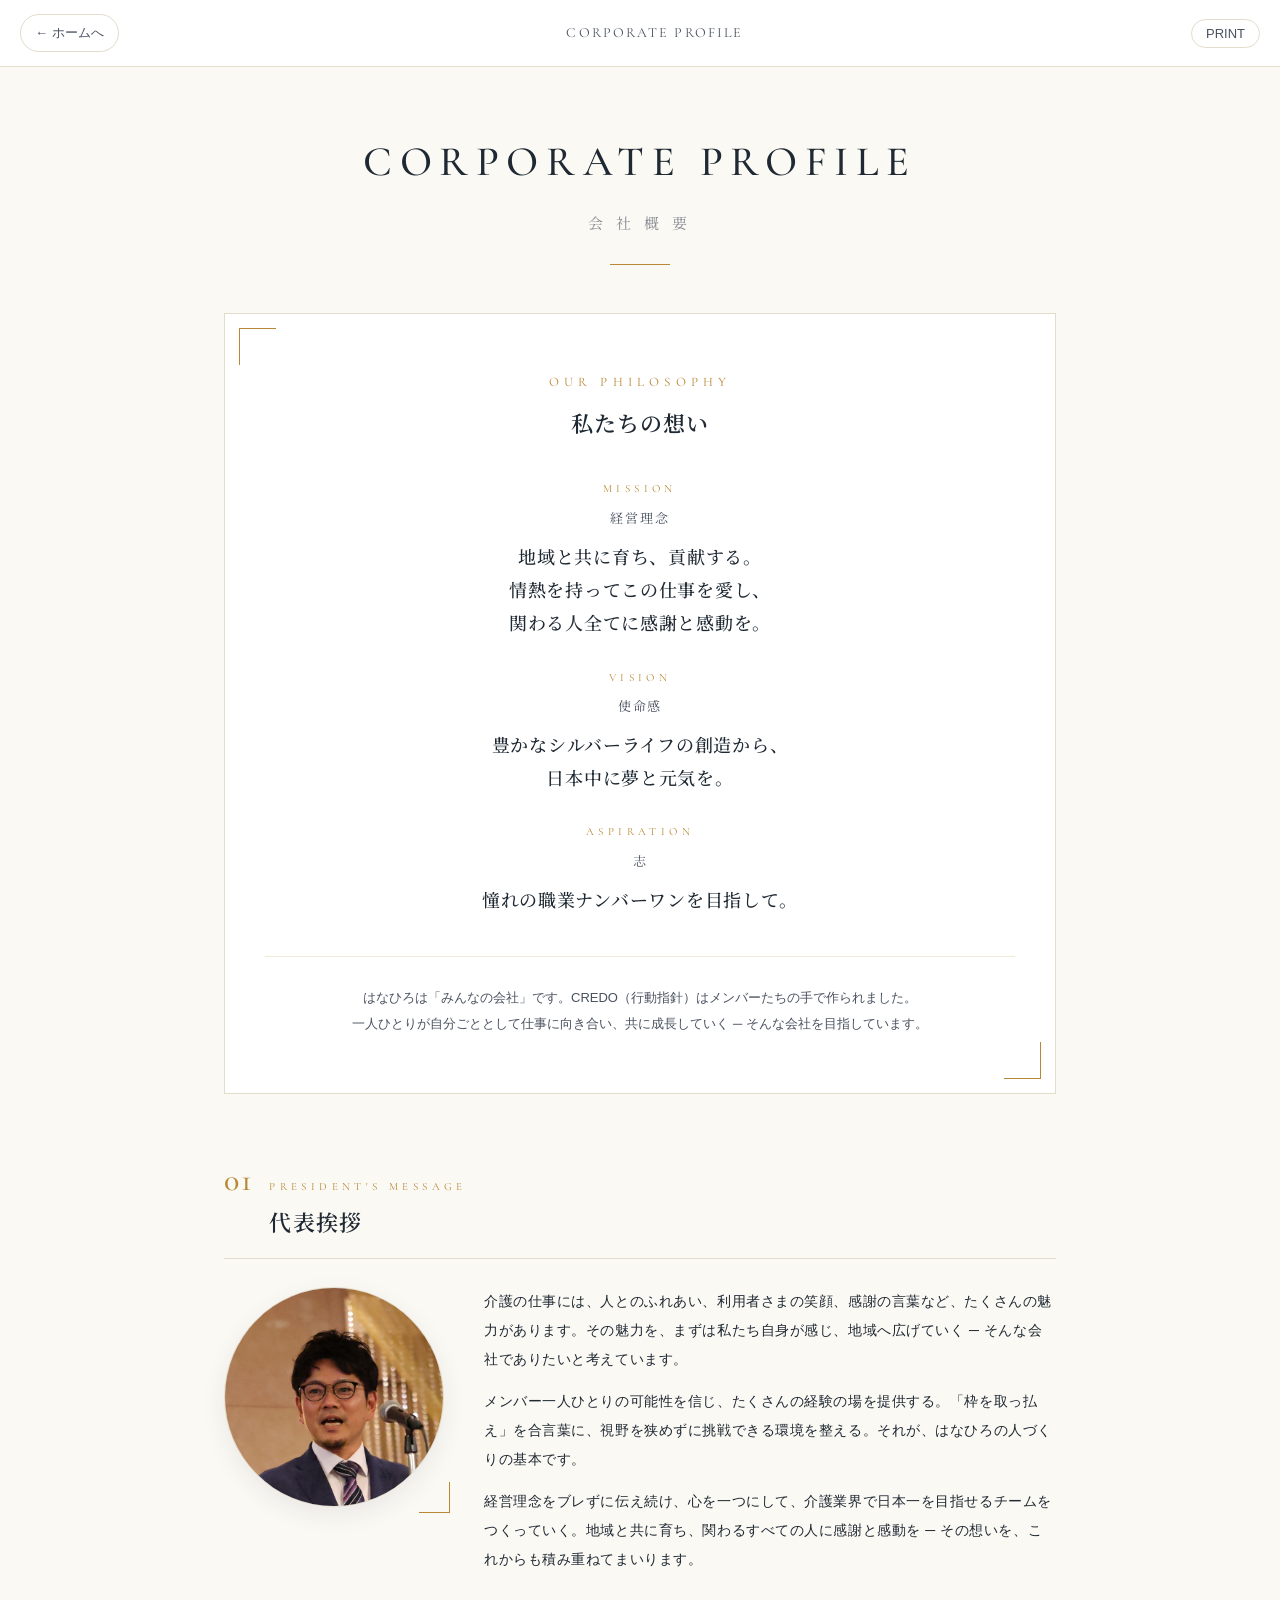
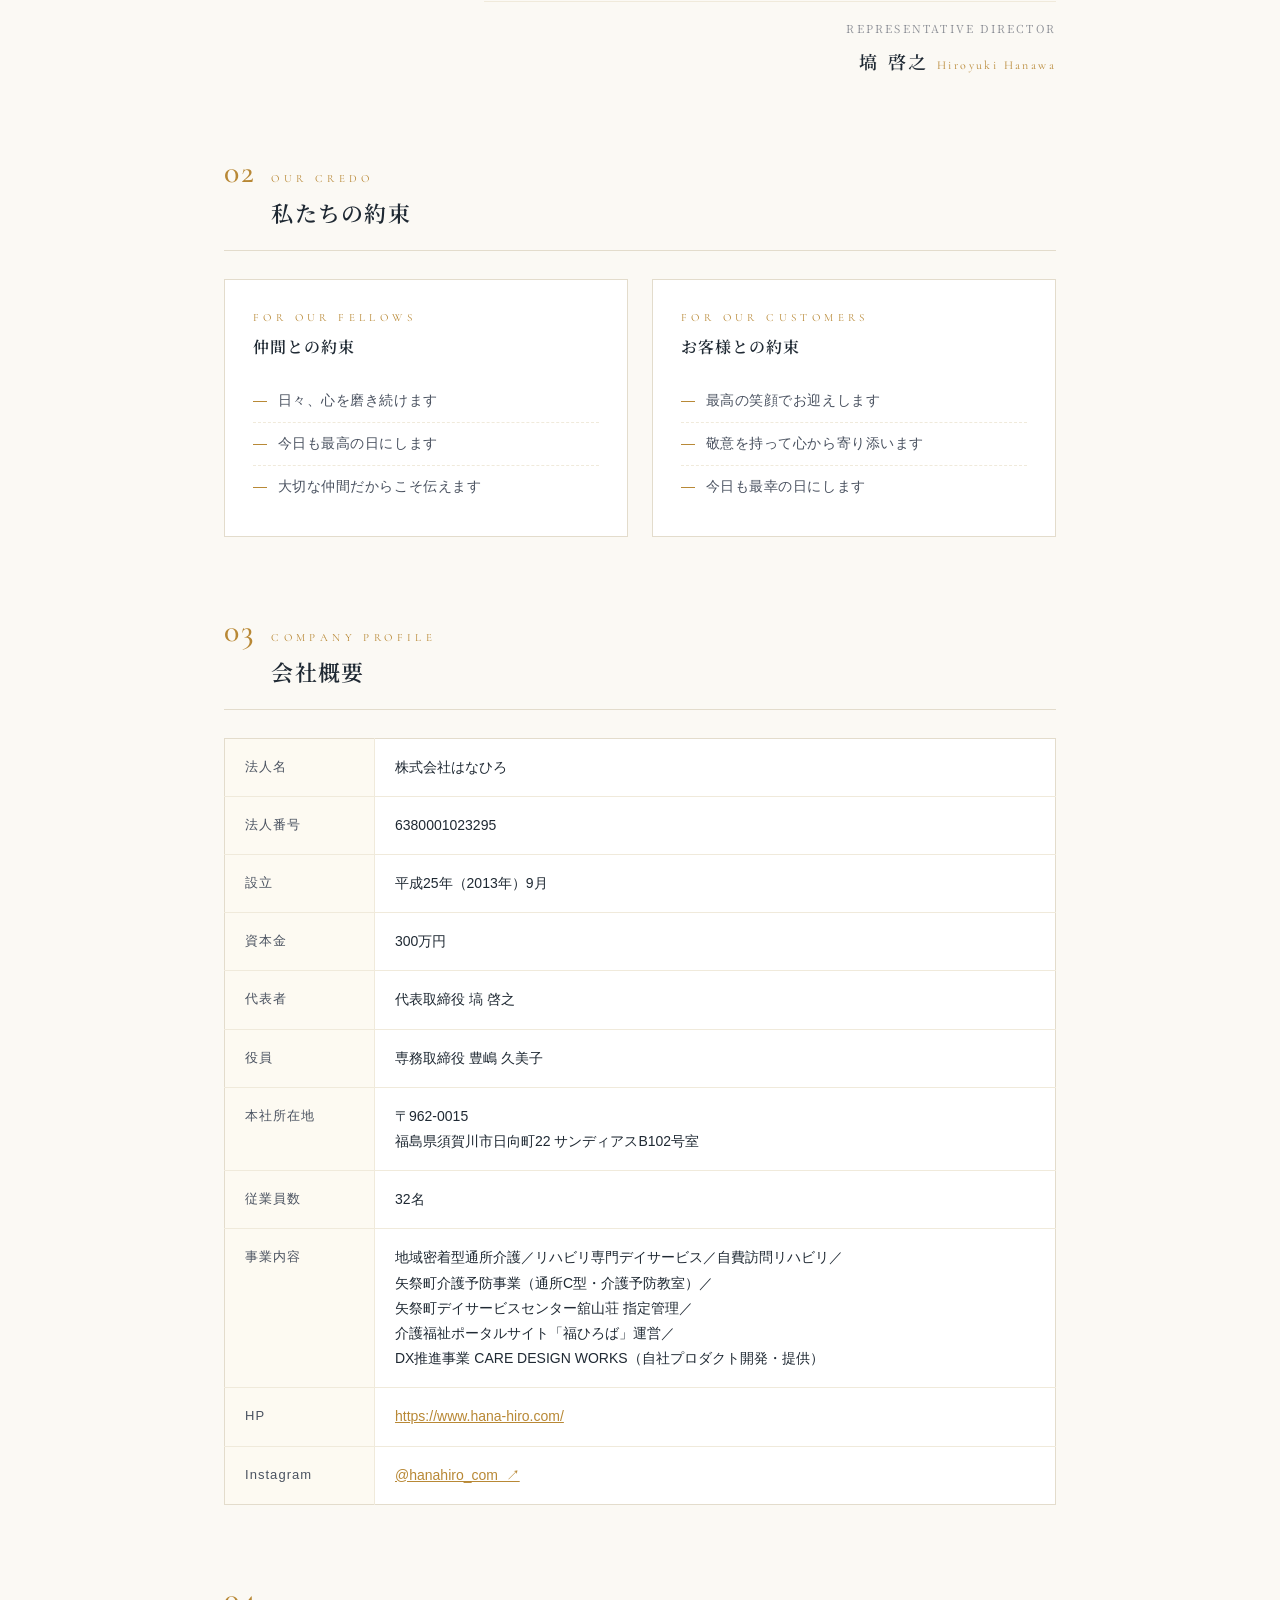
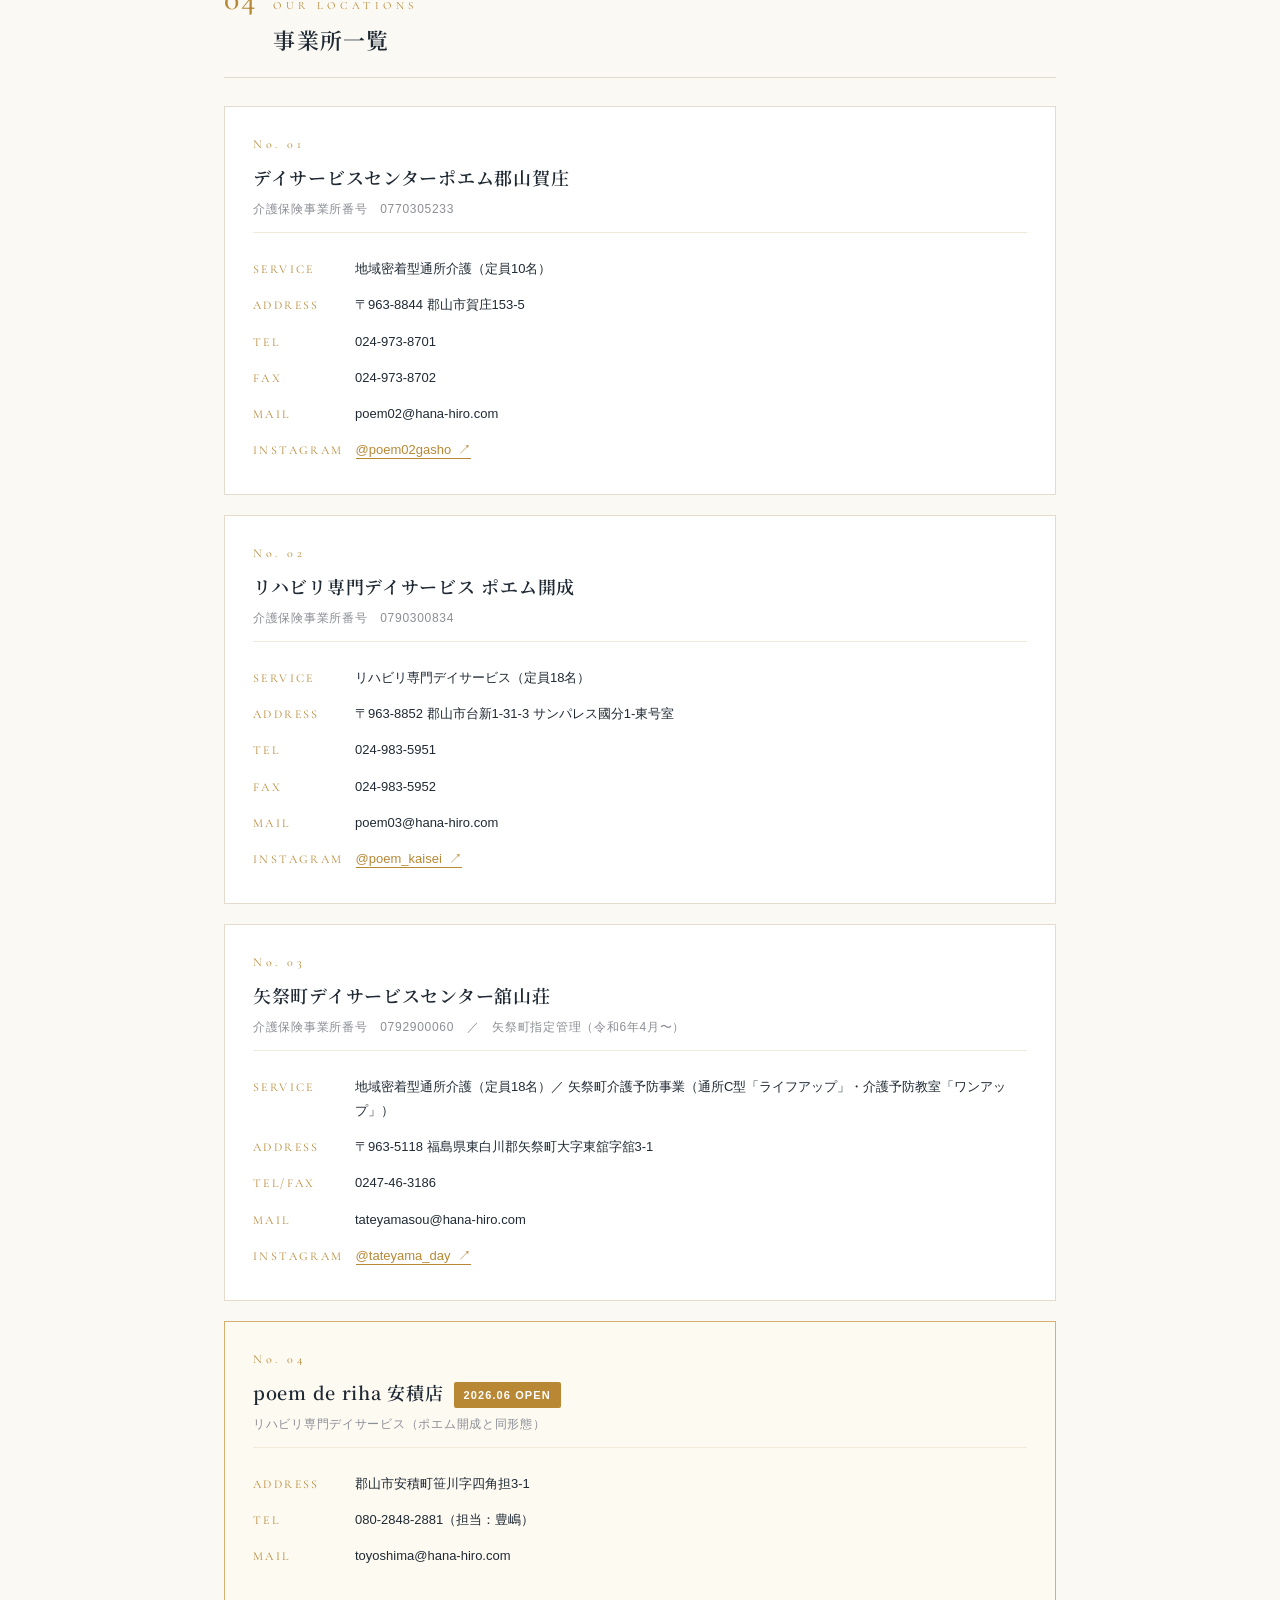
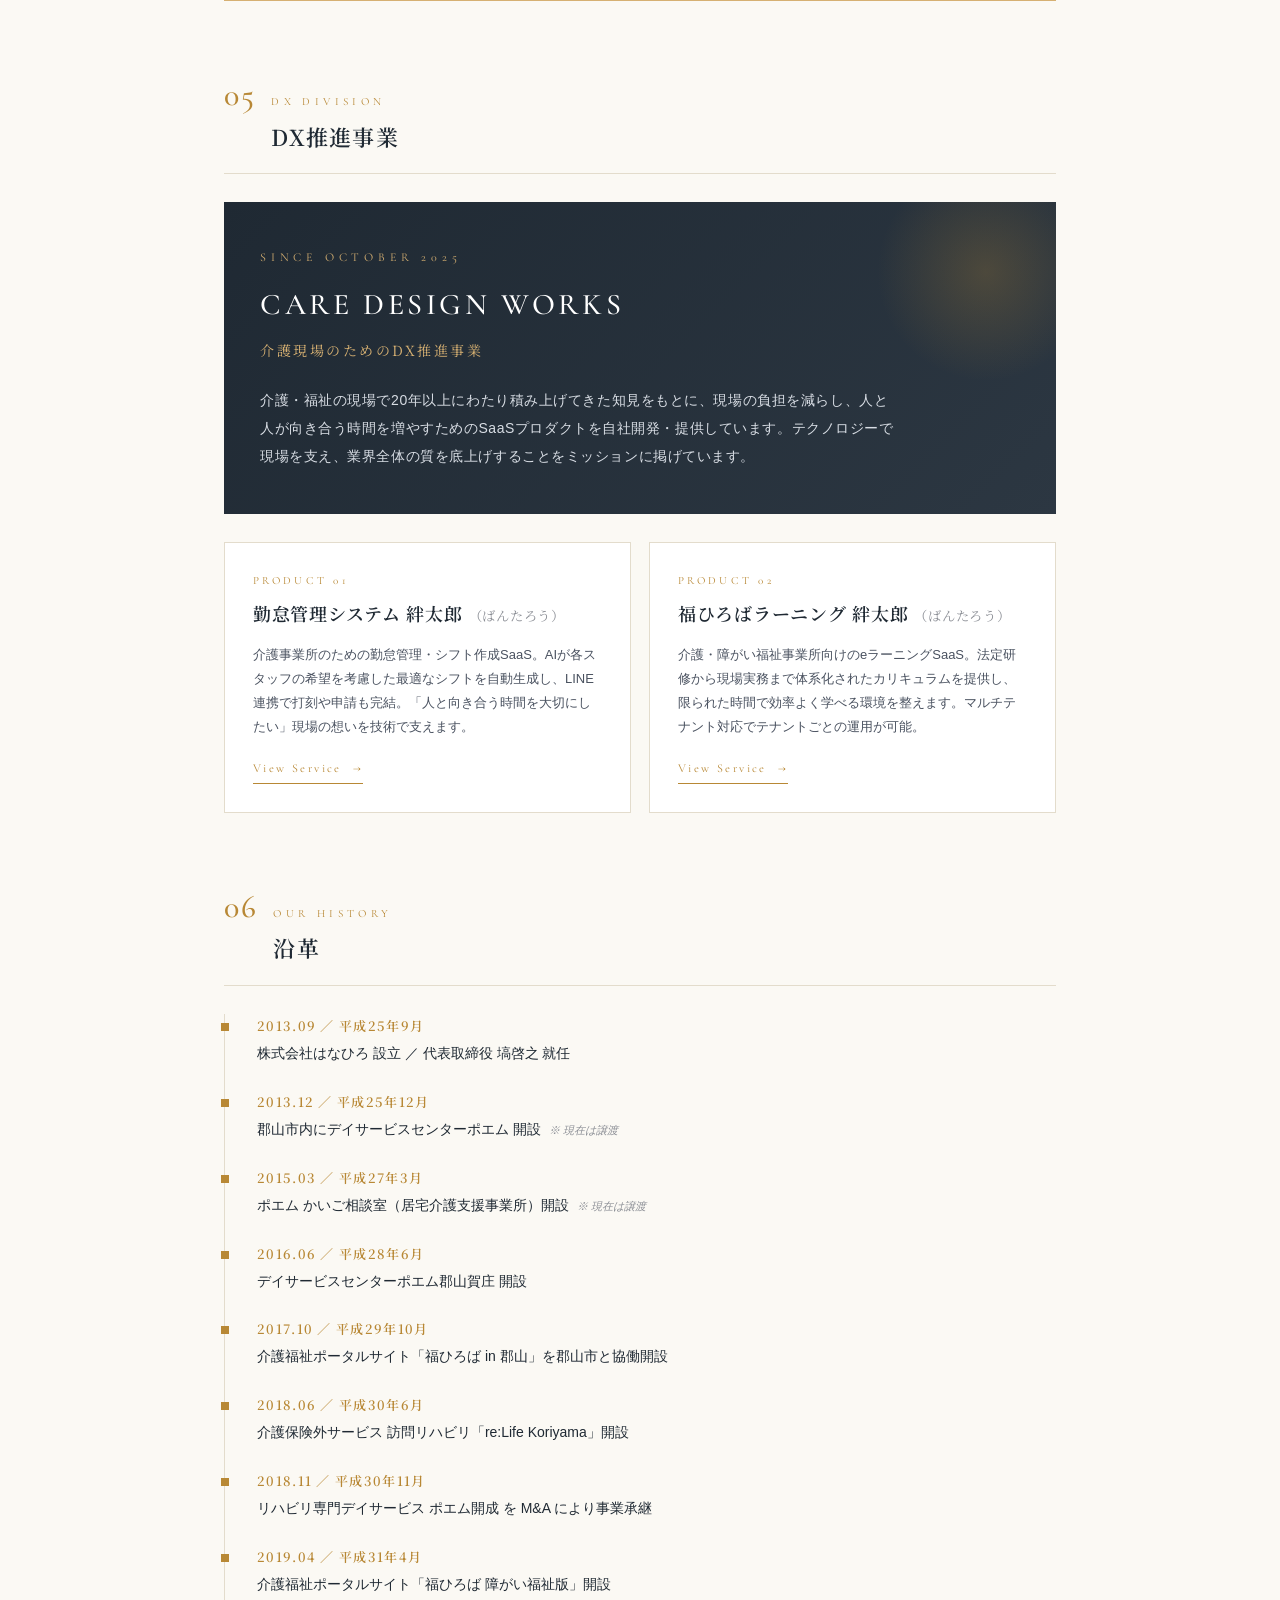
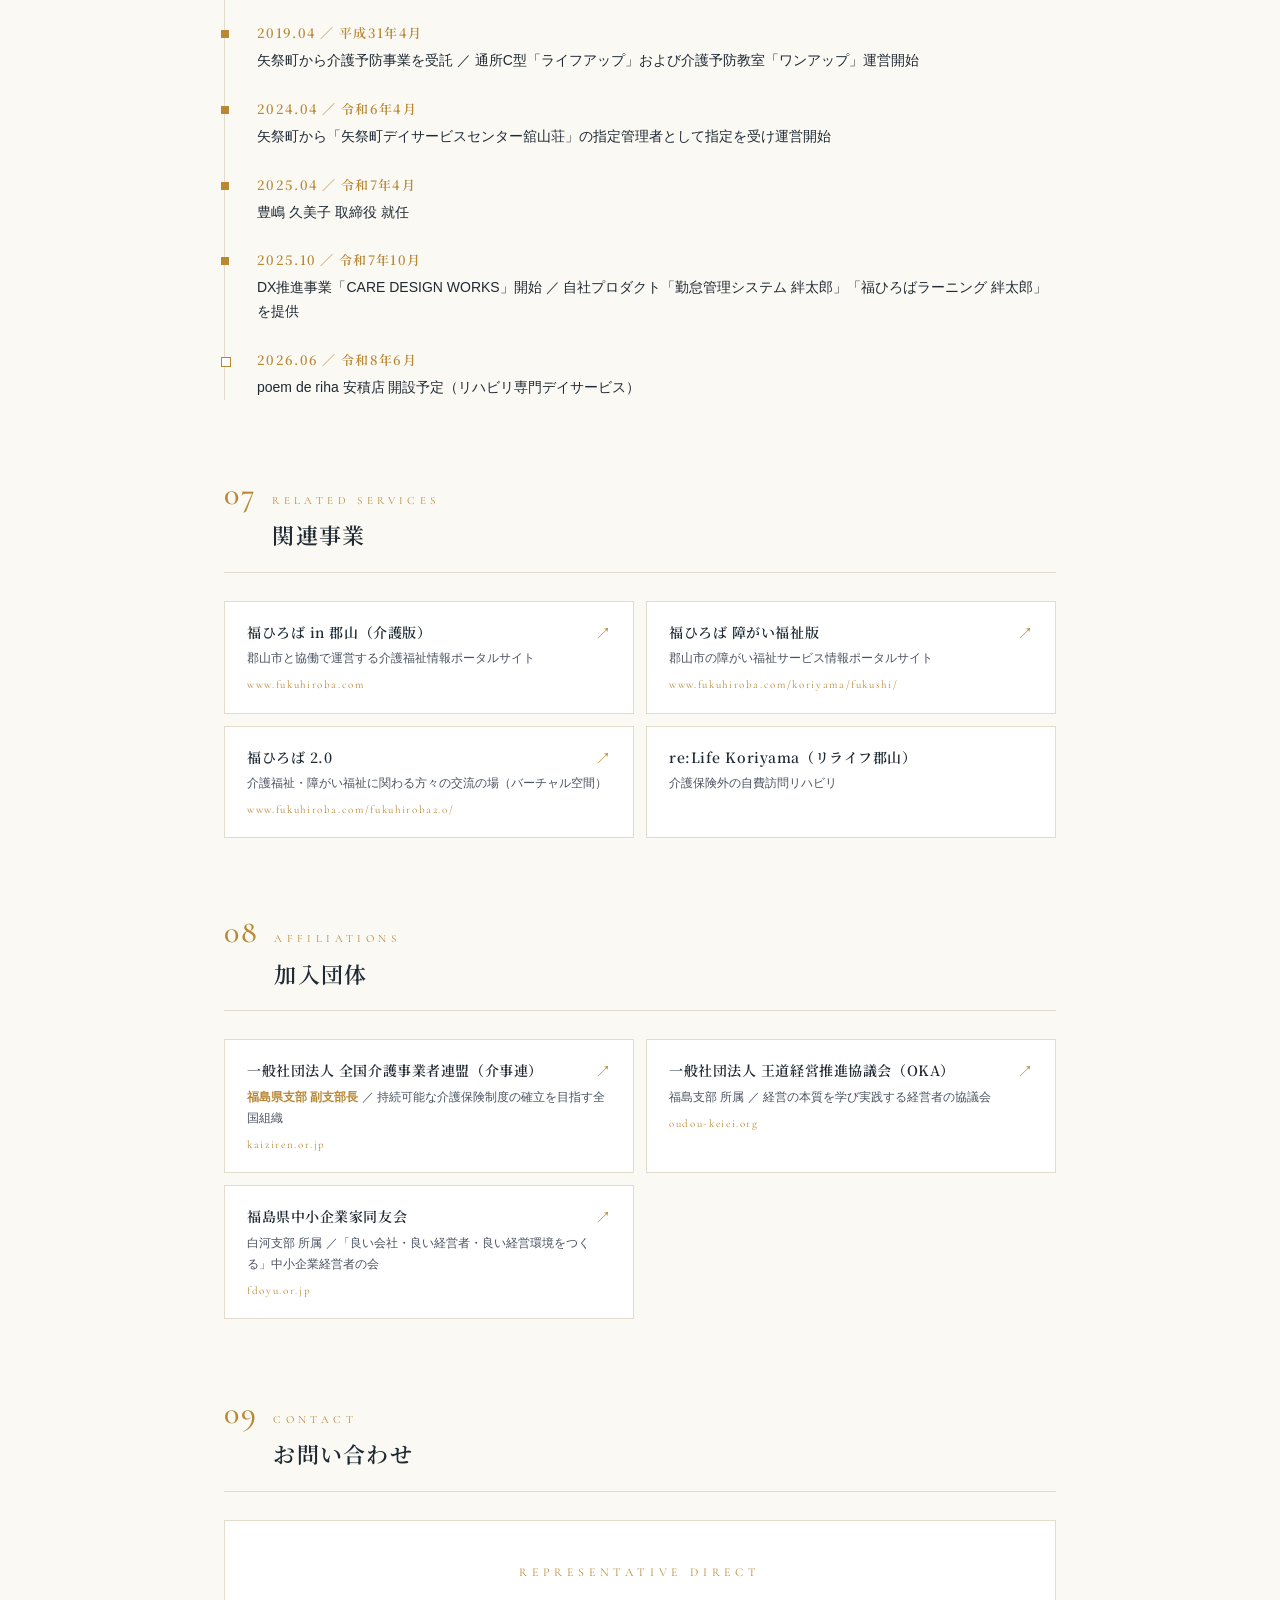
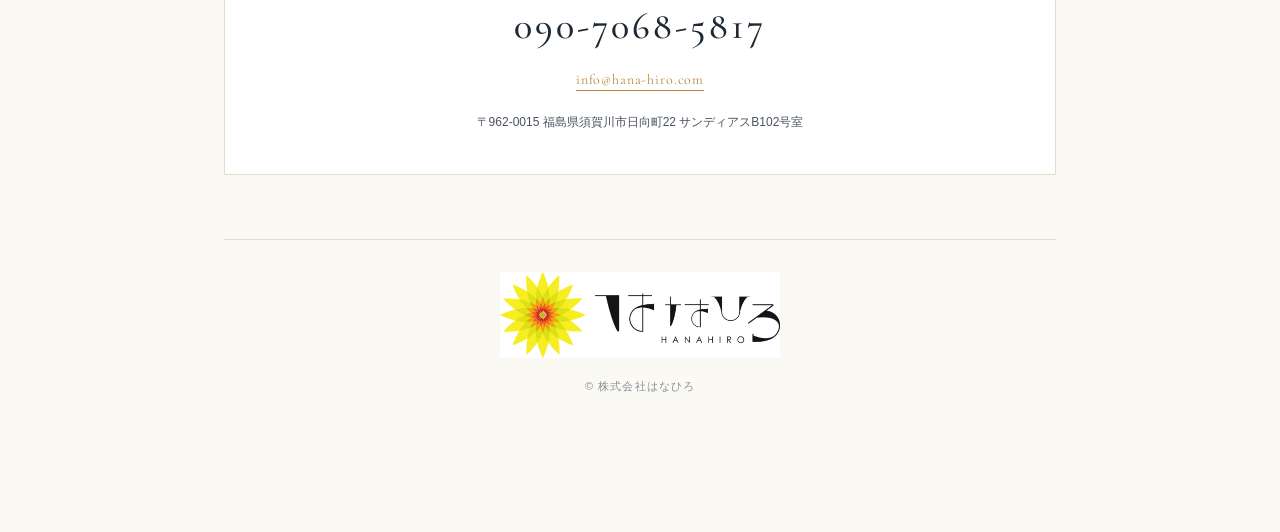
==== commit c8019c6e: "プロダクトQRをタイトル横に移動・福ひろば2.0をリンク化 【プロダクトQR位置変更】 - 22mm四方のQRをタイトル下から「タイトル横の右側」に移動 - pc-title-row（flexコンテナ" ====
--- a/company.html
+++ b/company.html
@@ -1092,8 +1092,26 @@
         color: var(--gold);
         margin-top: 1mm;
       }
-      .product-card .print-only-qr {
-        text-align: right;
+      /* タイトル横に表示するインラインQR */
+      .pc-title-row {
+        display: flex;
+        justify-content: space-between;
+        align-items: flex-start;
+        gap: 6mm;
+        margin-bottom: 6mm;
+      }
+      .pc-title-row h4 {
+        flex: 1;
+        margin-bottom: 0;
+      }
+      .print-only-qr.inline {
+        margin-top: 0;
+        flex-shrink: 0;
+        text-align: center;
+      }
+      .print-only-qr.inline img {
+        width: 22mm;
+        height: 22mm;
       }
       .print-only-qr.small {
         text-align: center;
@@ -1363,28 +1381,32 @@
       <div class="product-grid">
         <div class="product-card">
           <div class="pc-tag">PRODUCT 01</div>
-          <h4>勤怠管理システム 絆太郎<span style="font-size:10pt;color:var(--ink-mute);font-weight:400;margin-left:6px">（ばんたろう）</span></h4>
+          <div class="pc-title-row">
+            <h4>勤怠管理システム 絆太郎<span style="font-size:10pt;color:var(--ink-mute);font-weight:400;margin-left:6px">（ばんたろう）</span></h4>
+            <div class="print-only-qr inline">
+              <img src="https://api.qrserver.com/v1/create-qr-code/?size=140x140&data=https%3A%2F%2Fkintai-saas-v1.vercel.app%2Flp.html" alt="QR 勤怠管理システム 絆太郎">
+              <span>SCAN</span>
+            </div>
+          </div>
           <div class="pc-desc">
             介護事業所のための勤怠管理・シフト作成SaaS。AIが各スタッフの希望を考慮した最適なシフトを自動生成し、LINE連携で打刻や申請も完結。「人と向き合う時間を大切にしたい」現場の想いを技術で支えます。
           </div>
           <a href="https://kintai-saas-v1.vercel.app/lp.html" class="pc-link" target="_blank" rel="noopener">View Service &nbsp;&rarr;</a>
-          <div class="print-only-qr">
-            <img src="https://api.qrserver.com/v1/create-qr-code/?size=140x140&data=https%3A%2F%2Fkintai-saas-v1.vercel.app%2Flp.html" alt="QR 勤怠管理システム 絆太郎">
-            <span>カメラでスキャン</span>
-          </div>
         </div>
 
         <div class="product-card">
           <div class="pc-tag">PRODUCT 02</div>
-          <h4>福ひろばラーニング 絆太郎<span style="font-size:10pt;color:var(--ink-mute);font-weight:400;margin-left:6px">（ばんたろう）</span></h4>
+          <div class="pc-title-row">
+            <h4>福ひろばラーニング 絆太郎<span style="font-size:10pt;color:var(--ink-mute);font-weight:400;margin-left:6px">（ばんたろう）</span></h4>
+            <div class="print-only-qr inline">
+              <img src="https://api.qrserver.com/v1/create-qr-code/?size=140x140&data=https%3A%2F%2Flearning.hana-hiro.com%2Fdemo" alt="QR 福ひろばラーニング 絆太郎">
+              <span>SCAN</span>
+            </div>
+          </div>
           <div class="pc-desc">
             介護・障がい福祉事業所向けのeラーニングSaaS。法定研修から現場実務まで体系化されたカリキュラムを提供し、限られた時間で効率よく学べる環境を整えます。マルチテナント対応でテナントごとの運用が可能。
           </div>
           <a href="https://learning.hana-hiro.com/demo" class="pc-link" target="_blank" rel="noopener">View Service &nbsp;&rarr;</a>
-          <div class="print-only-qr">
-            <img src="https://api.qrserver.com/v1/create-qr-code/?size=140x140&data=https%3A%2F%2Flearning.hana-hiro.com%2Fdemo" alt="QR 福ひろばラーニング 絆太郎">
-            <span>カメラでスキャン</span>
-          </div>
         </div>
       </div>
     </section>
@@ -1481,10 +1503,14 @@
             <img src="https://api.qrserver.com/v1/create-qr-code/?size=120x120&data=https%3A%2F%2Fwww.fukuhiroba.com%2Fkoriyama%2Ffukushi%2F" alt="QR 福ひろば 障がい福祉版">
           </div>
         </a>
-        <div class="related-item">
+        <a class="related-item" href="https://www.fukuhiroba.com/fukuhiroba2.0/" target="_blank" rel="noopener">
           <strong>福ひろば 2.0</strong>
           <div class="desc">介護福祉・障がい福祉に関わる方々の交流の場（バーチャル空間）</div>
-        </div>
+          <div class="url-line">www.fukuhiroba.com/fukuhiroba2.0/</div>
+          <div class="print-only-qr small">
+            <img src="https://api.qrserver.com/v1/create-qr-code/?size=120x120&data=https%3A%2F%2Fwww.fukuhiroba.com%2Ffukuhiroba2.0%2F" alt="QR 福ひろば 2.0">
+          </div>
+        </a>
         <div class="related-item">
           <strong>re:Life Koriyama（リライフ郡山）</strong>
           <div class="desc">介護保険外の自費訪問リハビリ</div>
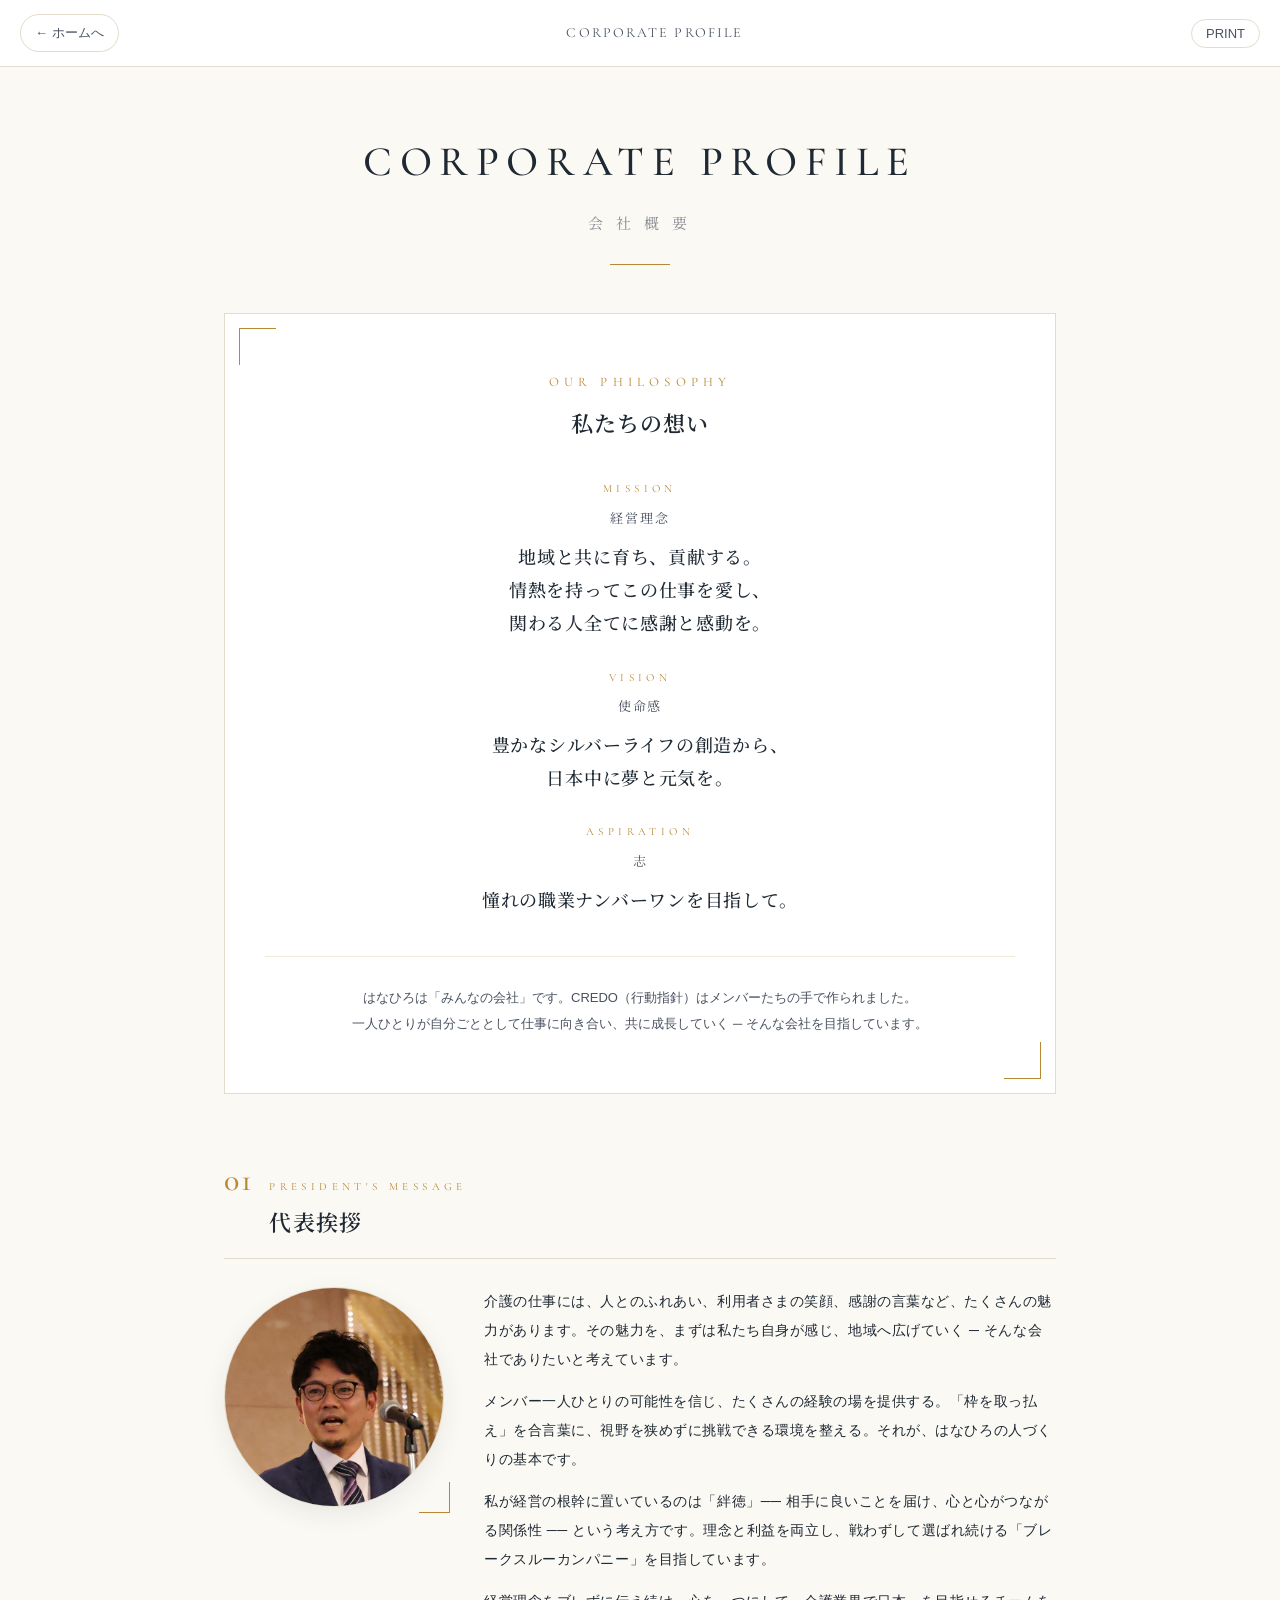
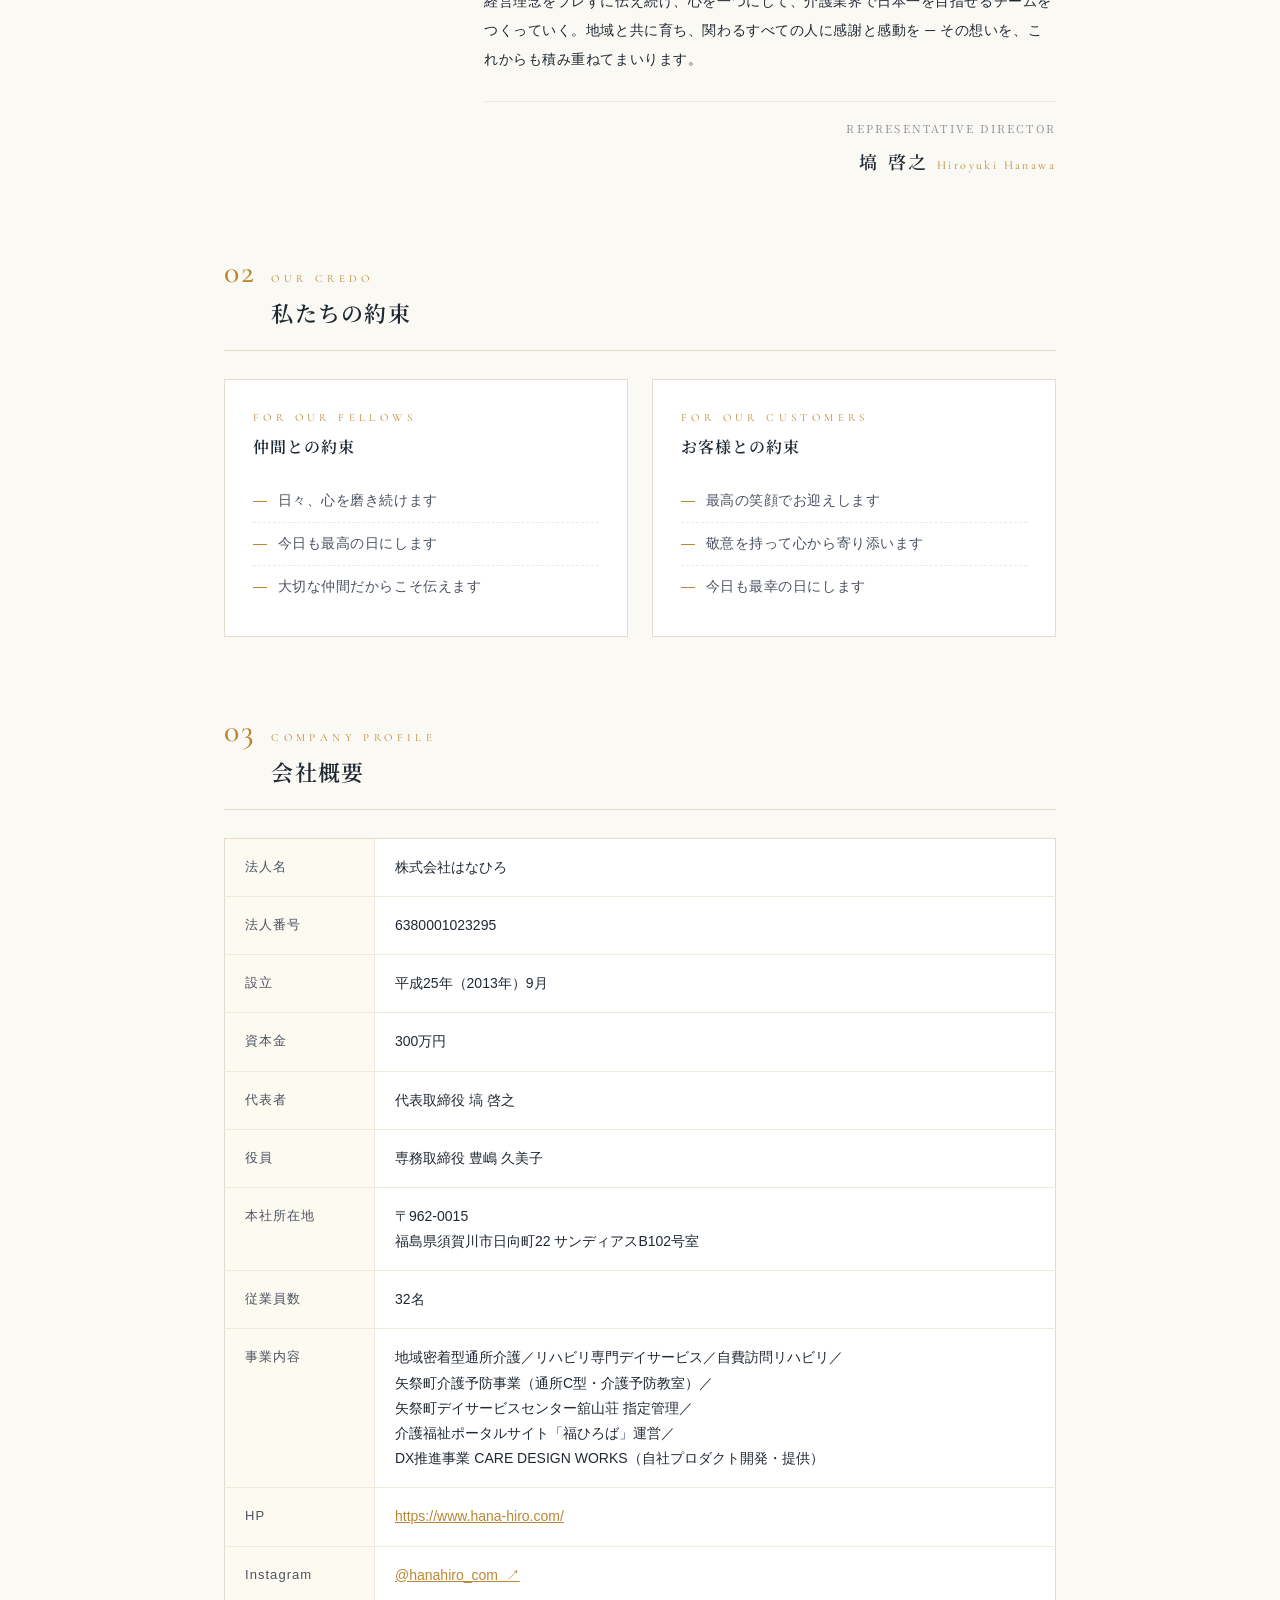
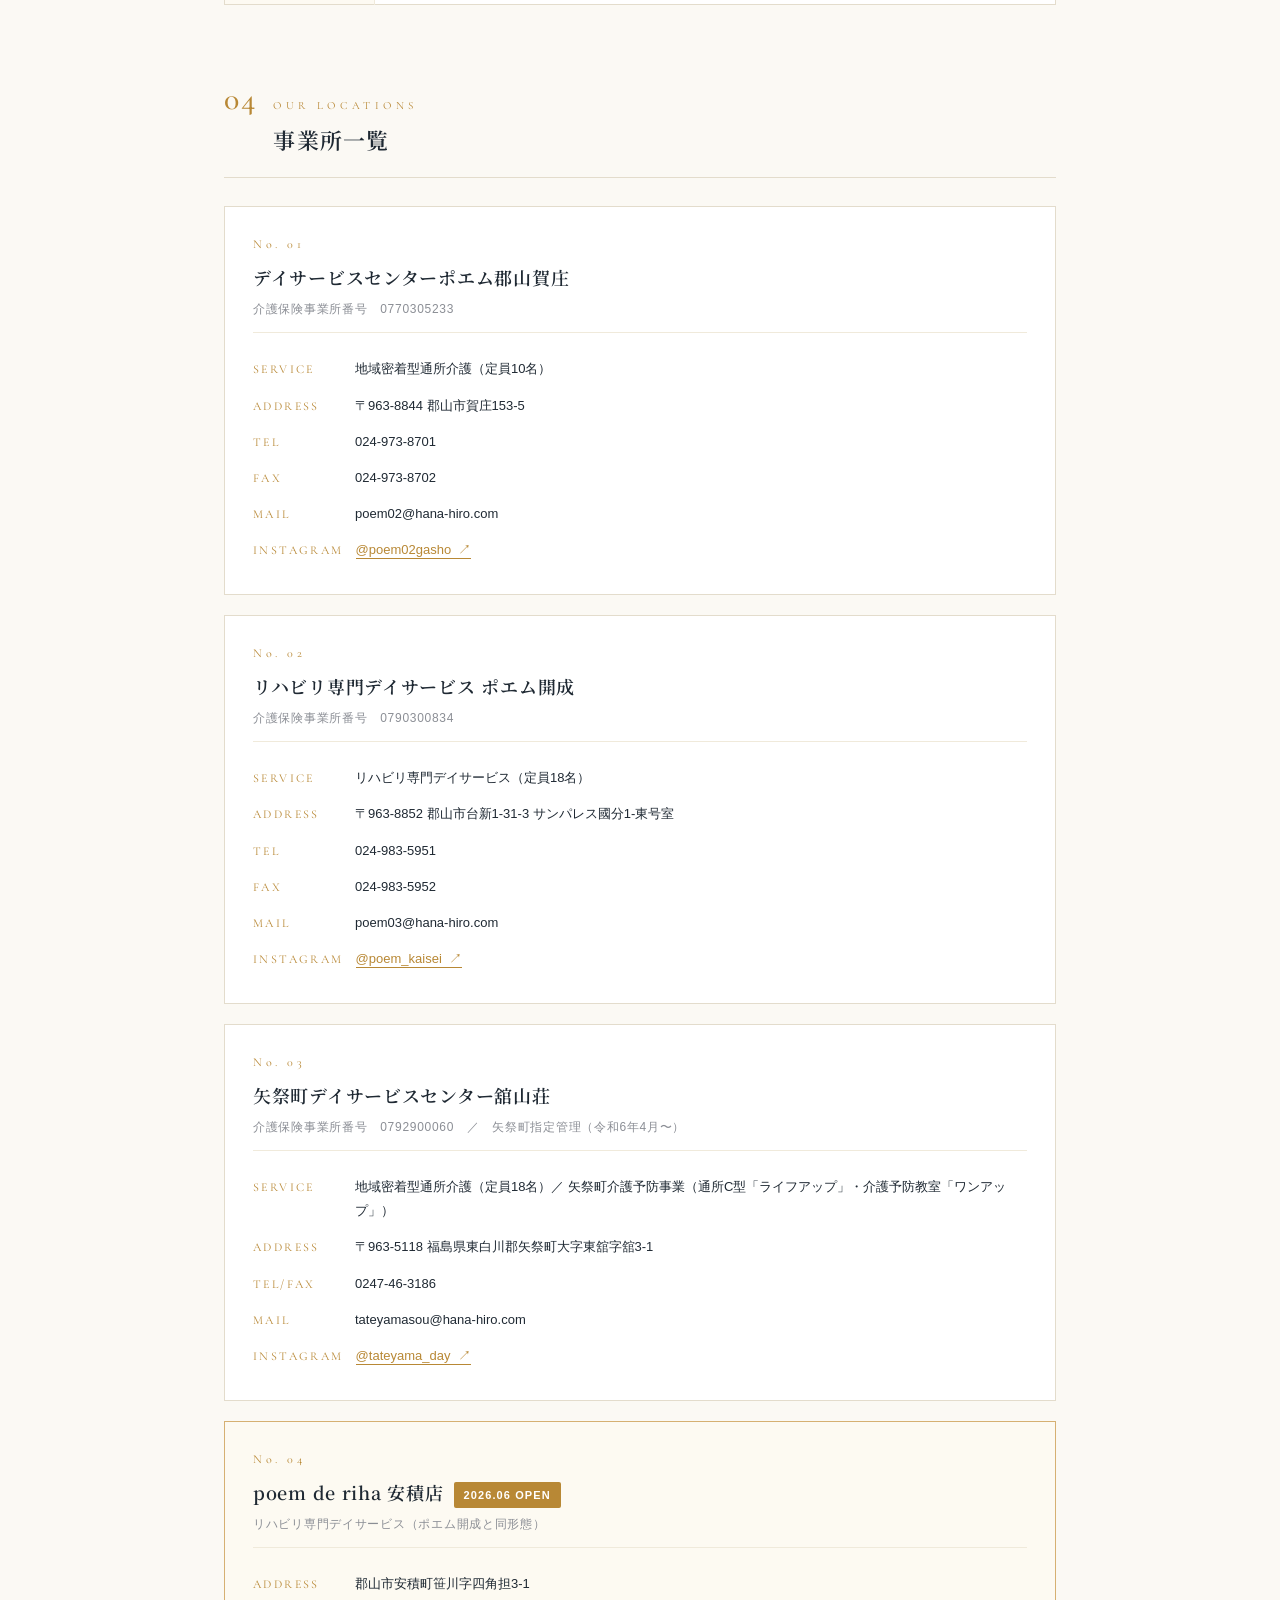
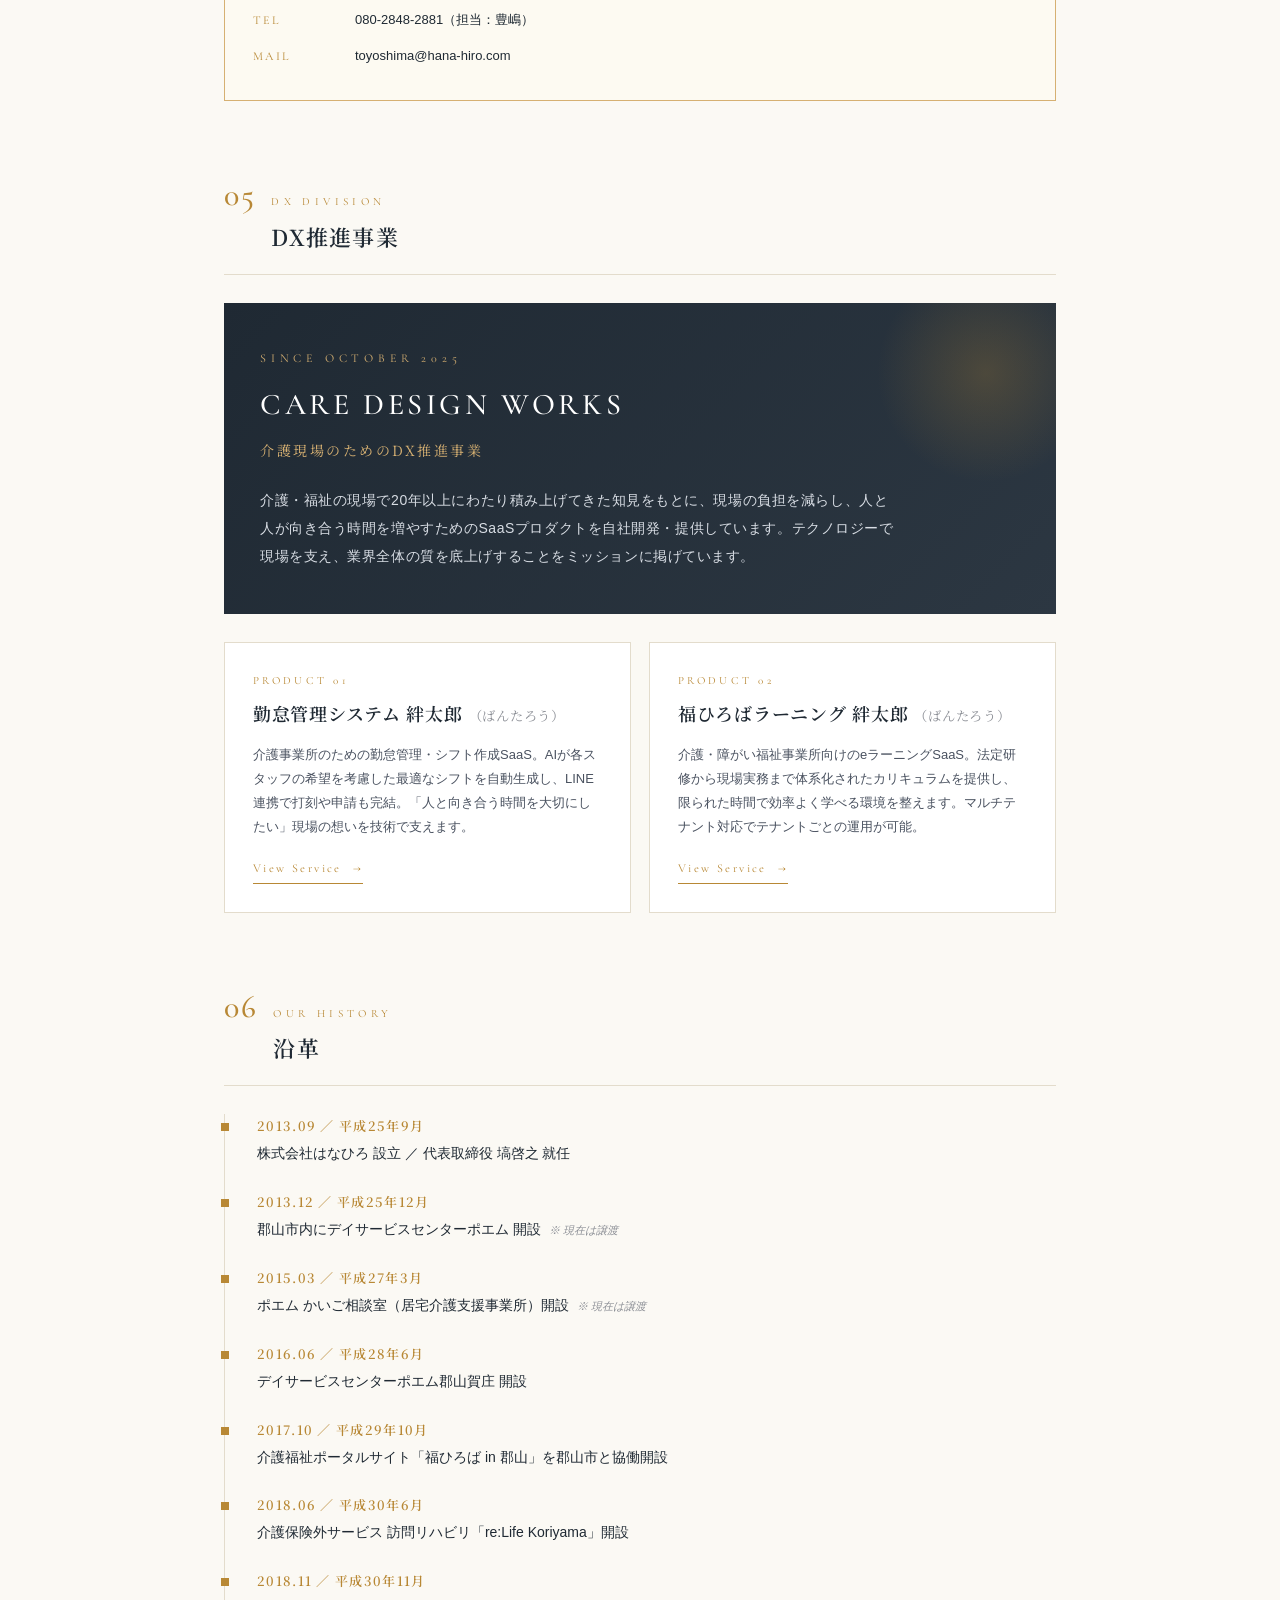
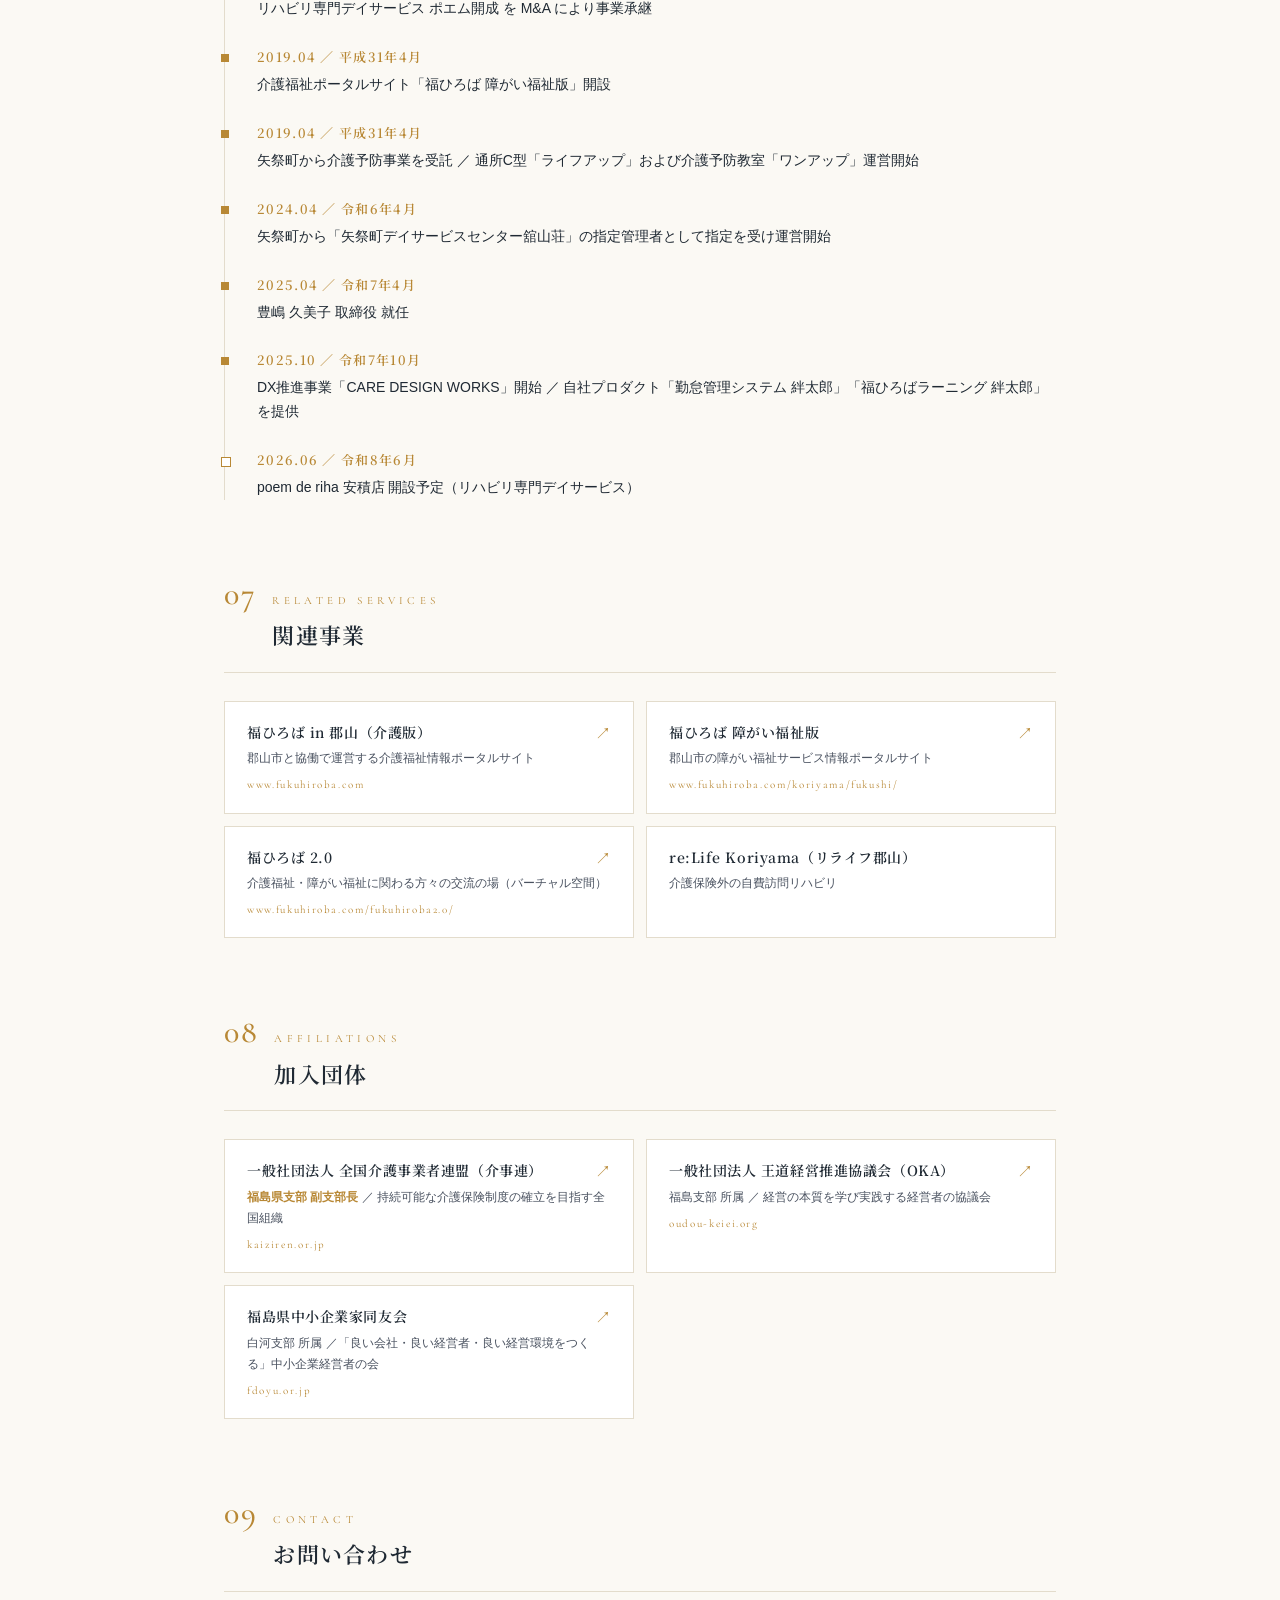
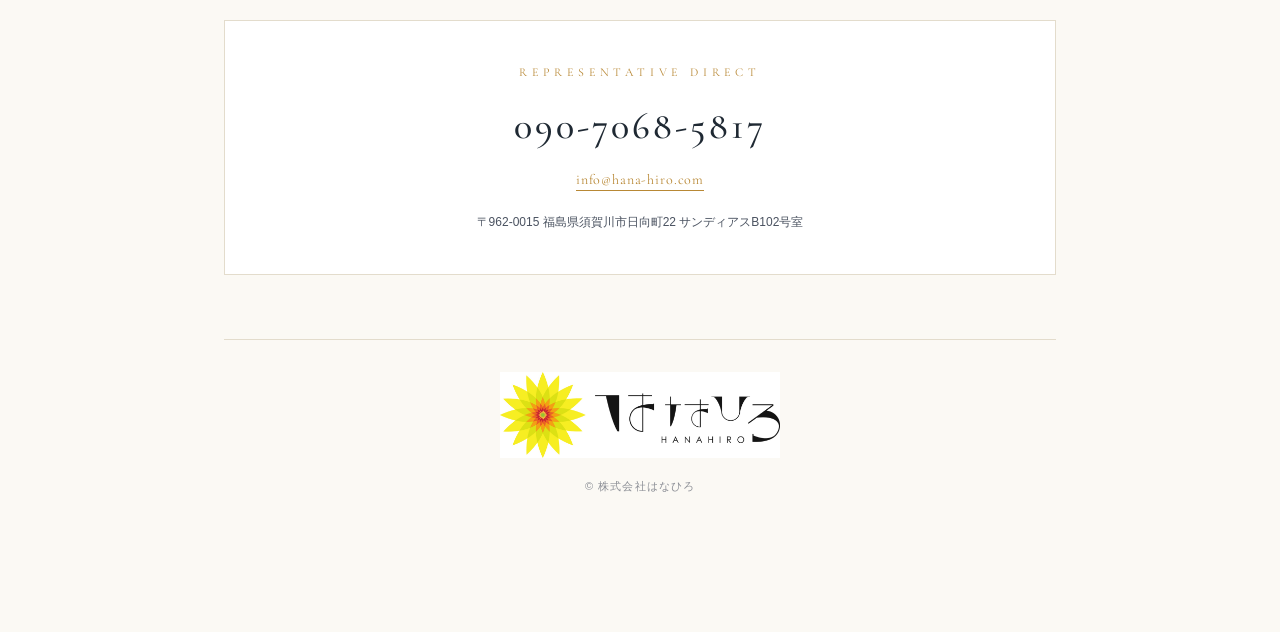
==== commit b460bf6d: "代表挨拶に絆徳経営の段落を追加 塙代表が学ぶ「絆徳経営」の要素を加筆。3段落目として挿入し、 2段落目（人づくり）と4段落目（理念をブレずに日本一）を自然に橋渡し。  追加文： 「私が経営の根幹に置い" ====
--- a/company.html
+++ b/company.html
@@ -12,6 +12,14 @@
   <meta property="og:description" content="豊かなシルバーライフの創造から、日本中に夢と元気を。">
   <meta property="og:type" content="website">
   <meta property="og:url" content="https://hey870desu-ai.github.io/hanahiro-training/company.html">
+  <meta property="og:site_name" content="株式会社はなひろ">
+  <meta property="og:image" content="https://hey870desu-ai.github.io/hanahiro-training/photos/ogp.jpg">
+  <meta property="og:image:width" content="1200">
+  <meta property="og:image:height" content="630">
+  <meta name="twitter:card" content="summary_large_image">
+  <meta name="twitter:title" content="株式会社はなひろ 会社概要">
+  <meta name="twitter:description" content="豊かなシルバーライフの創造から、日本中に夢と元気を。">
+  <meta name="twitter:image" content="https://hey870desu-ai.github.io/hanahiro-training/photos/ogp.jpg">
   <link rel="canonical" href="https://hey870desu-ai.github.io/hanahiro-training/company.html">
   <link rel="preconnect" href="https://fonts.googleapis.com">
   <link rel="preconnect" href="https://fonts.gstatic.com" crossorigin>
@@ -1092,26 +1100,30 @@
         color: var(--gold);
         margin-top: 1mm;
       }
-      /* タイトル横に表示するインラインQR */
+      /* タイトル横（カード右上）に絶対配置するQR */
+      .product-card { position: relative; }
       .pc-title-row {
-        display: flex;
-        justify-content: space-between;
-        align-items: flex-start;
-        gap: 6mm;
-        margin-bottom: 6mm;
+        display: block;
+        padding-right: 22mm; /* QR分のスペース確保 */
+        margin-bottom: 5mm;
       }
       .pc-title-row h4 {
-        flex: 1;
         margin-bottom: 0;
       }
       .print-only-qr.inline {
-        margin-top: 0;
-        flex-shrink: 0;
+        position: absolute;
+        top: 7mm;
+        right: 7mm;
+        margin: 0;
         text-align: center;
       }
       .print-only-qr.inline img {
-        width: 22mm;
-        height: 22mm;
+        width: 16mm;
+        height: 16mm;
+      }
+      .print-only-qr.inline span {
+        font-size: 6.5pt;
+        margin-top: 0.5mm;
       }
       .print-only-qr.small {
         text-align: center;
@@ -1223,6 +1235,7 @@
         <div class="message-body">
           <p>介護の仕事には、人とのふれあい、利用者さまの笑顔、感謝の言葉など、たくさんの魅力があります。その魅力を、まずは私たち自身が感じ、地域へ広げていく ─ そんな会社でありたいと考えています。</p>
           <p>メンバー一人ひとりの可能性を信じ、たくさんの経験の場を提供する。「枠を取っ払え」を合言葉に、視野を狭めずに挑戦できる環境を整える。それが、はなひろの人づくりの基本です。</p>
+          <p>私が経営の根幹に置いているのは「絆徳」── 相手に良いことを届け、心と心がつながる関係性 ── という考え方です。理念と利益を両立し、戦わずして選ばれ続ける「ブレークスルーカンパニー」を目指しています。</p>
           <p>経営理念をブレずに伝え続け、心を一つにして、介護業界で日本一を目指せるチームをつくっていく。地域と共に育ち、関わるすべての人に感謝と感動を ─ その想いを、これからも積み重ねてまいります。</p>
           <div class="message-signature">
             <span class="role">REPRESENTATIVE DIRECTOR</span>
@@ -1385,7 +1398,6 @@
             <h4>勤怠管理システム 絆太郎<span style="font-size:10pt;color:var(--ink-mute);font-weight:400;margin-left:6px">（ばんたろう）</span></h4>
             <div class="print-only-qr inline">
               <img src="https://api.qrserver.com/v1/create-qr-code/?size=140x140&data=https%3A%2F%2Fkintai-saas-v1.vercel.app%2Flp.html" alt="QR 勤怠管理システム 絆太郎">
-              <span>SCAN</span>
             </div>
           </div>
           <div class="pc-desc">
@@ -1400,7 +1412,6 @@
             <h4>福ひろばラーニング 絆太郎<span style="font-size:10pt;color:var(--ink-mute);font-weight:400;margin-left:6px">（ばんたろう）</span></h4>
             <div class="print-only-qr inline">
               <img src="https://api.qrserver.com/v1/create-qr-code/?size=140x140&data=https%3A%2F%2Flearning.hana-hiro.com%2Fdemo" alt="QR 福ひろばラーニング 絆太郎">
-              <span>SCAN</span>
             </div>
           </div>
           <div class="pc-desc">
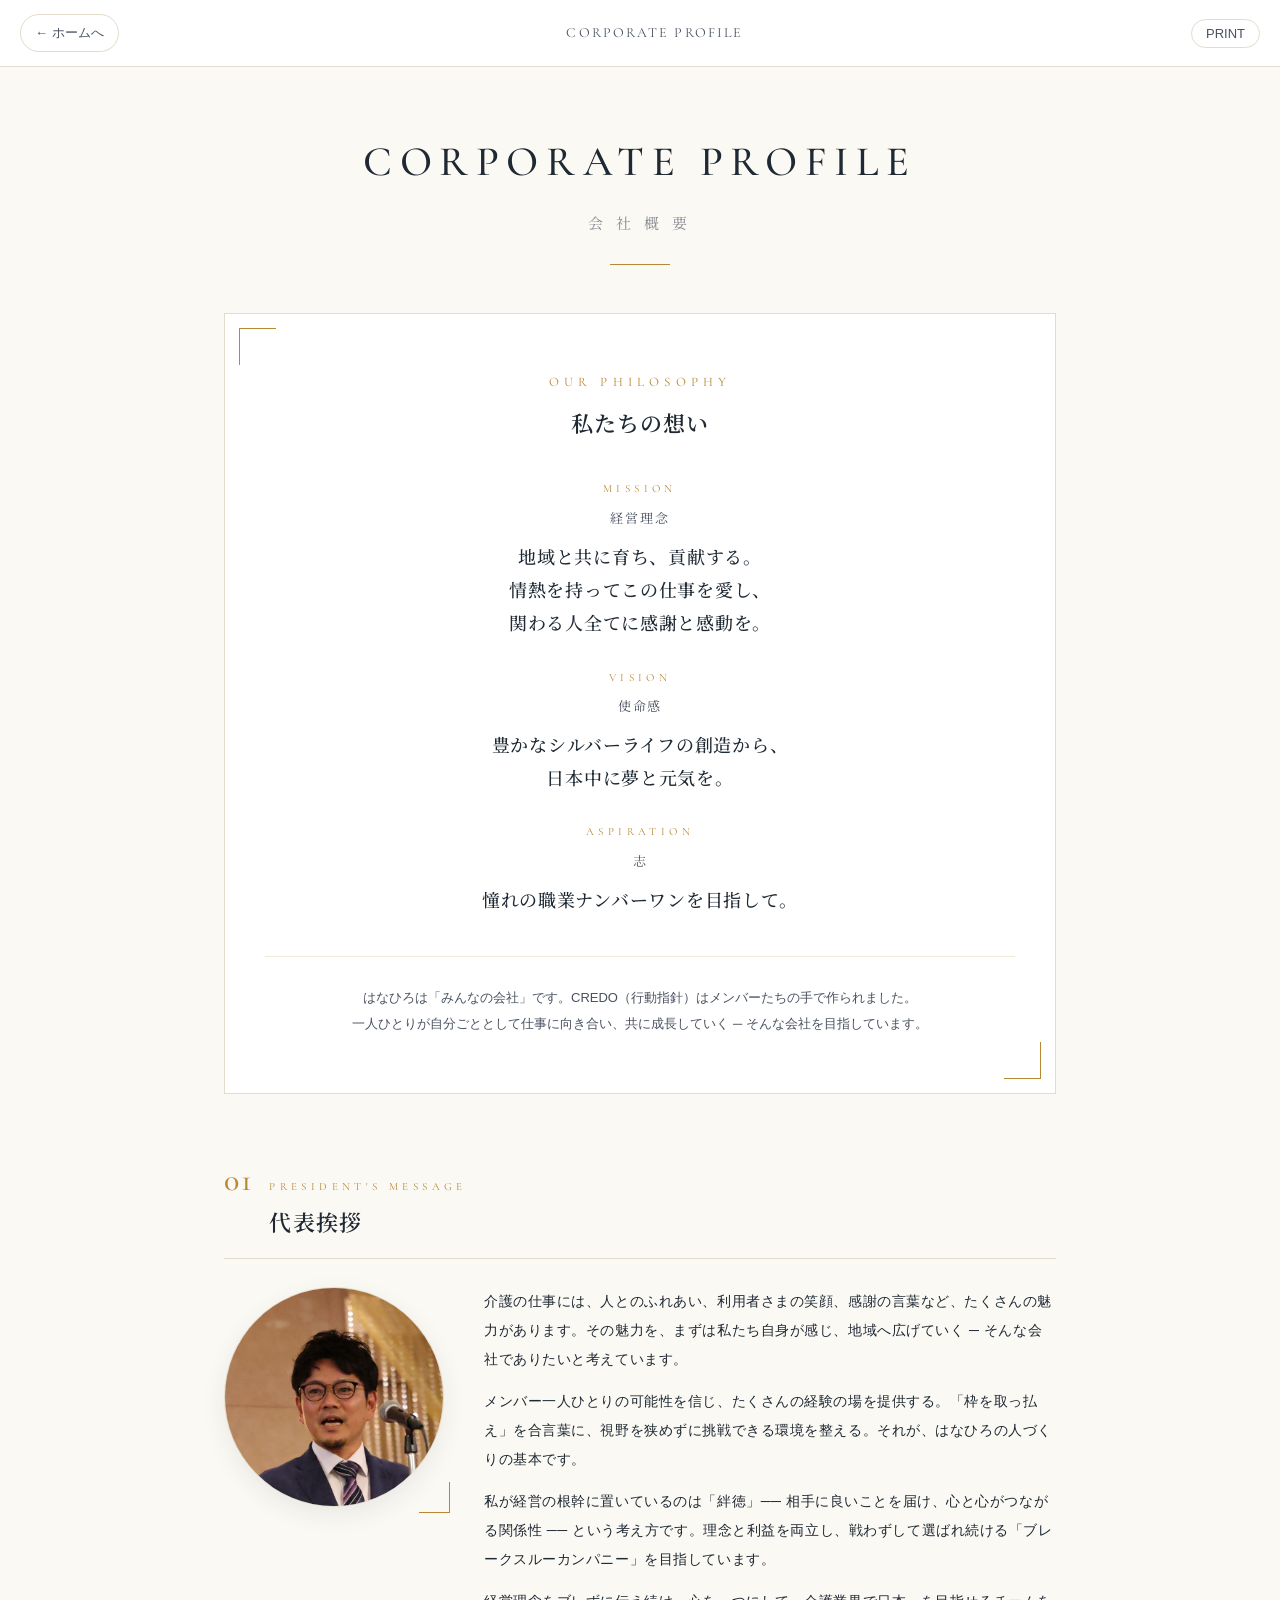
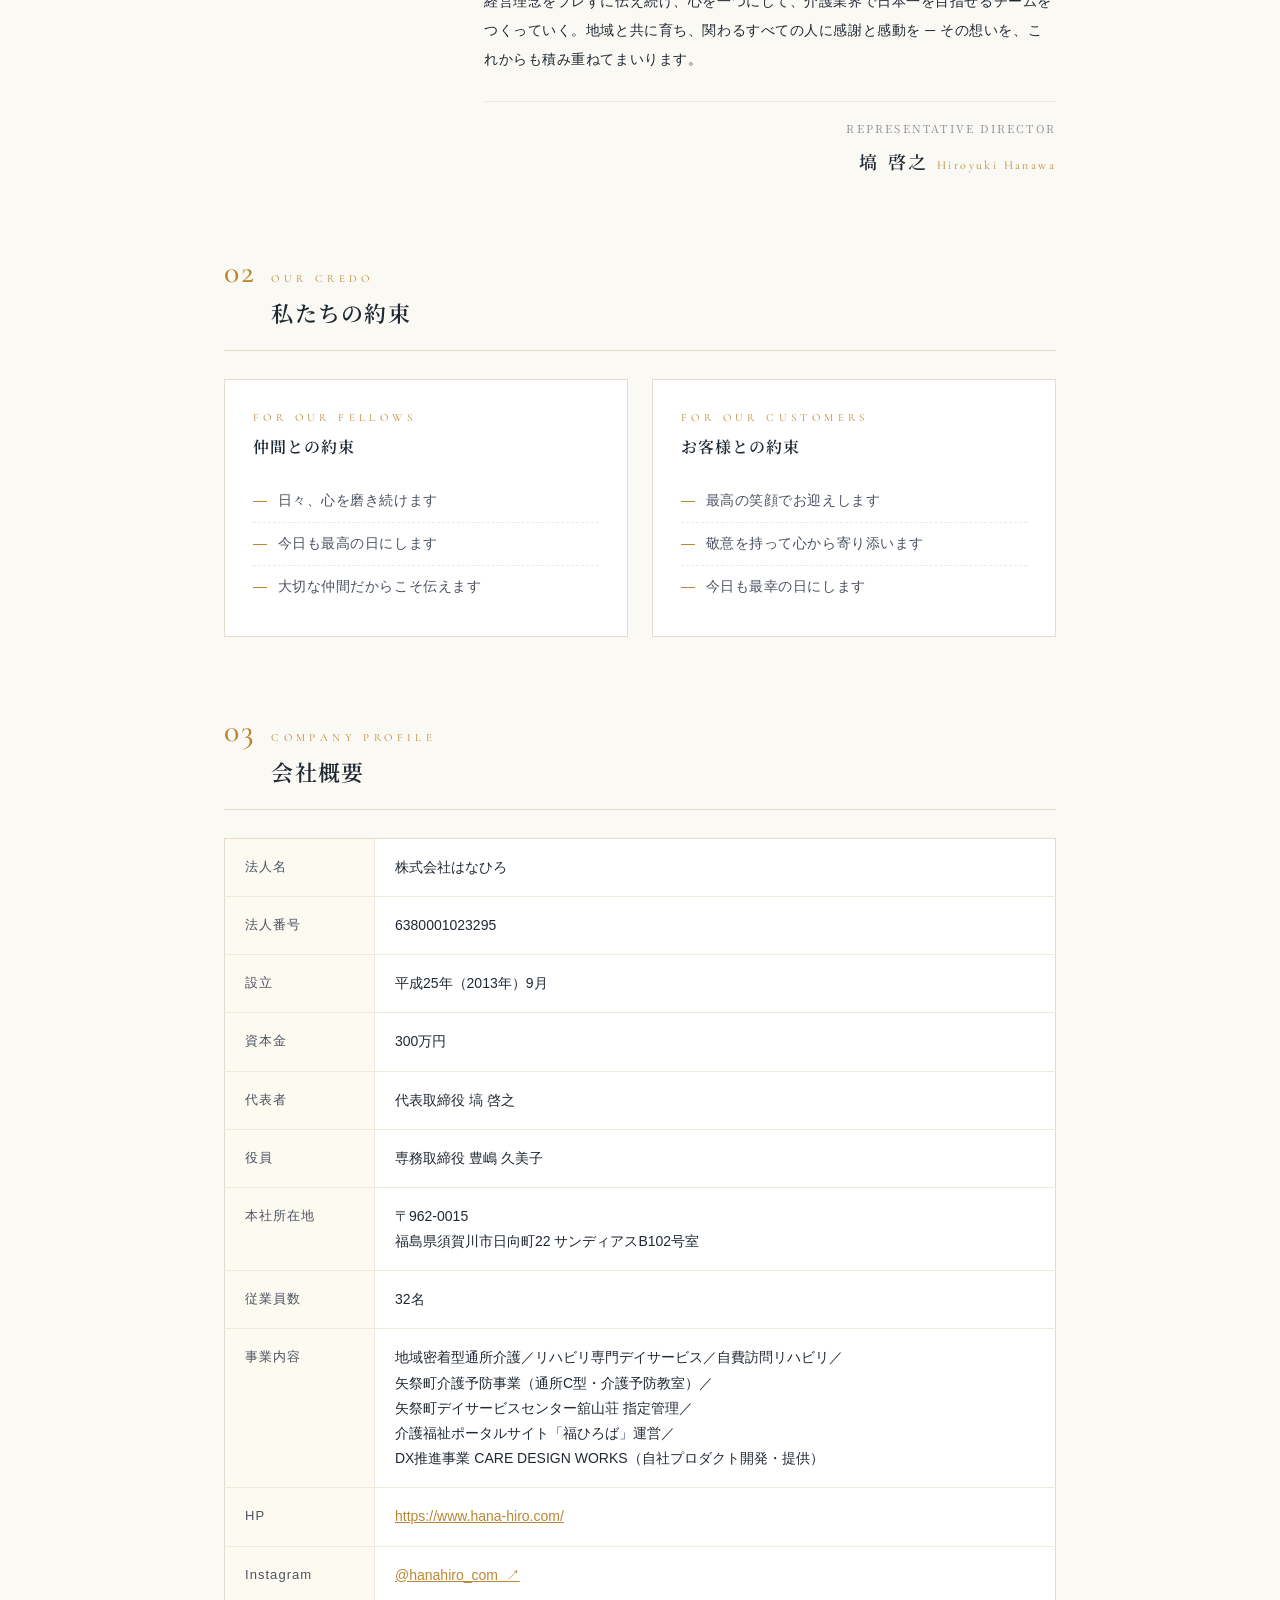
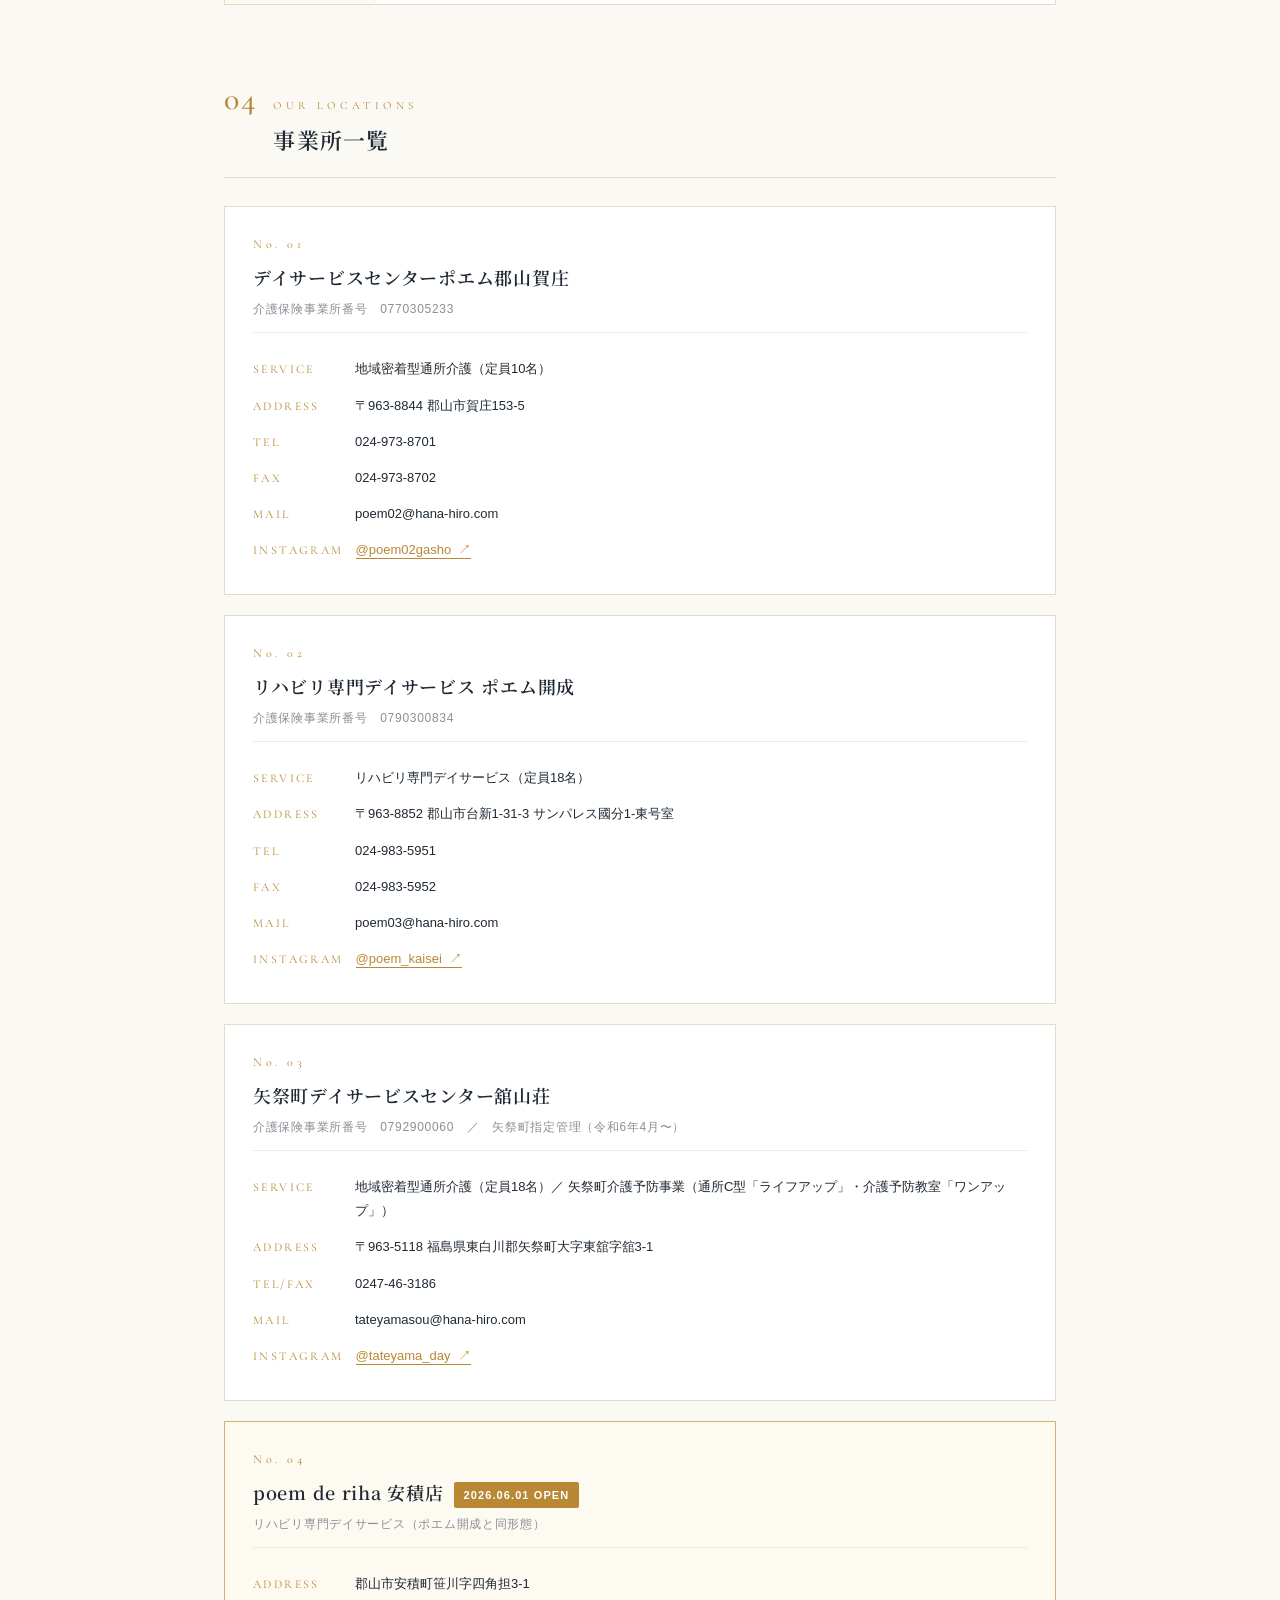
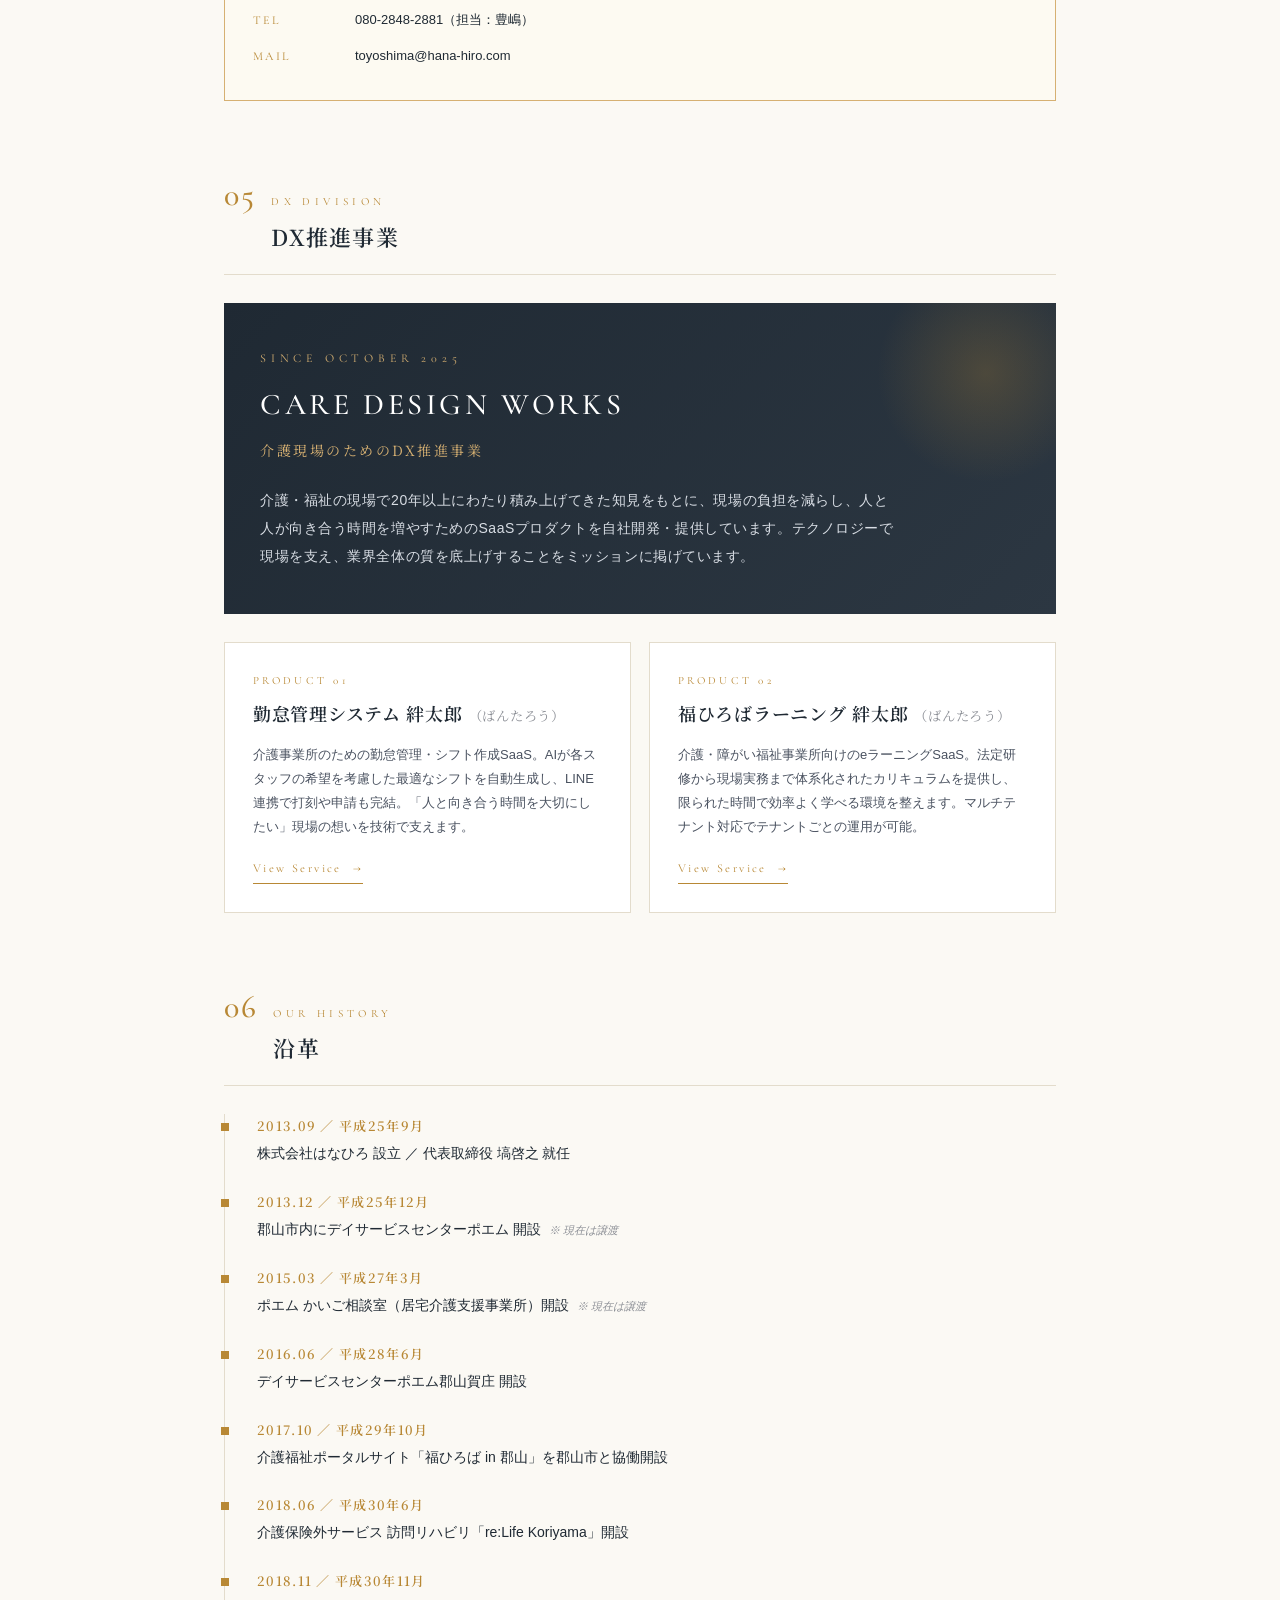
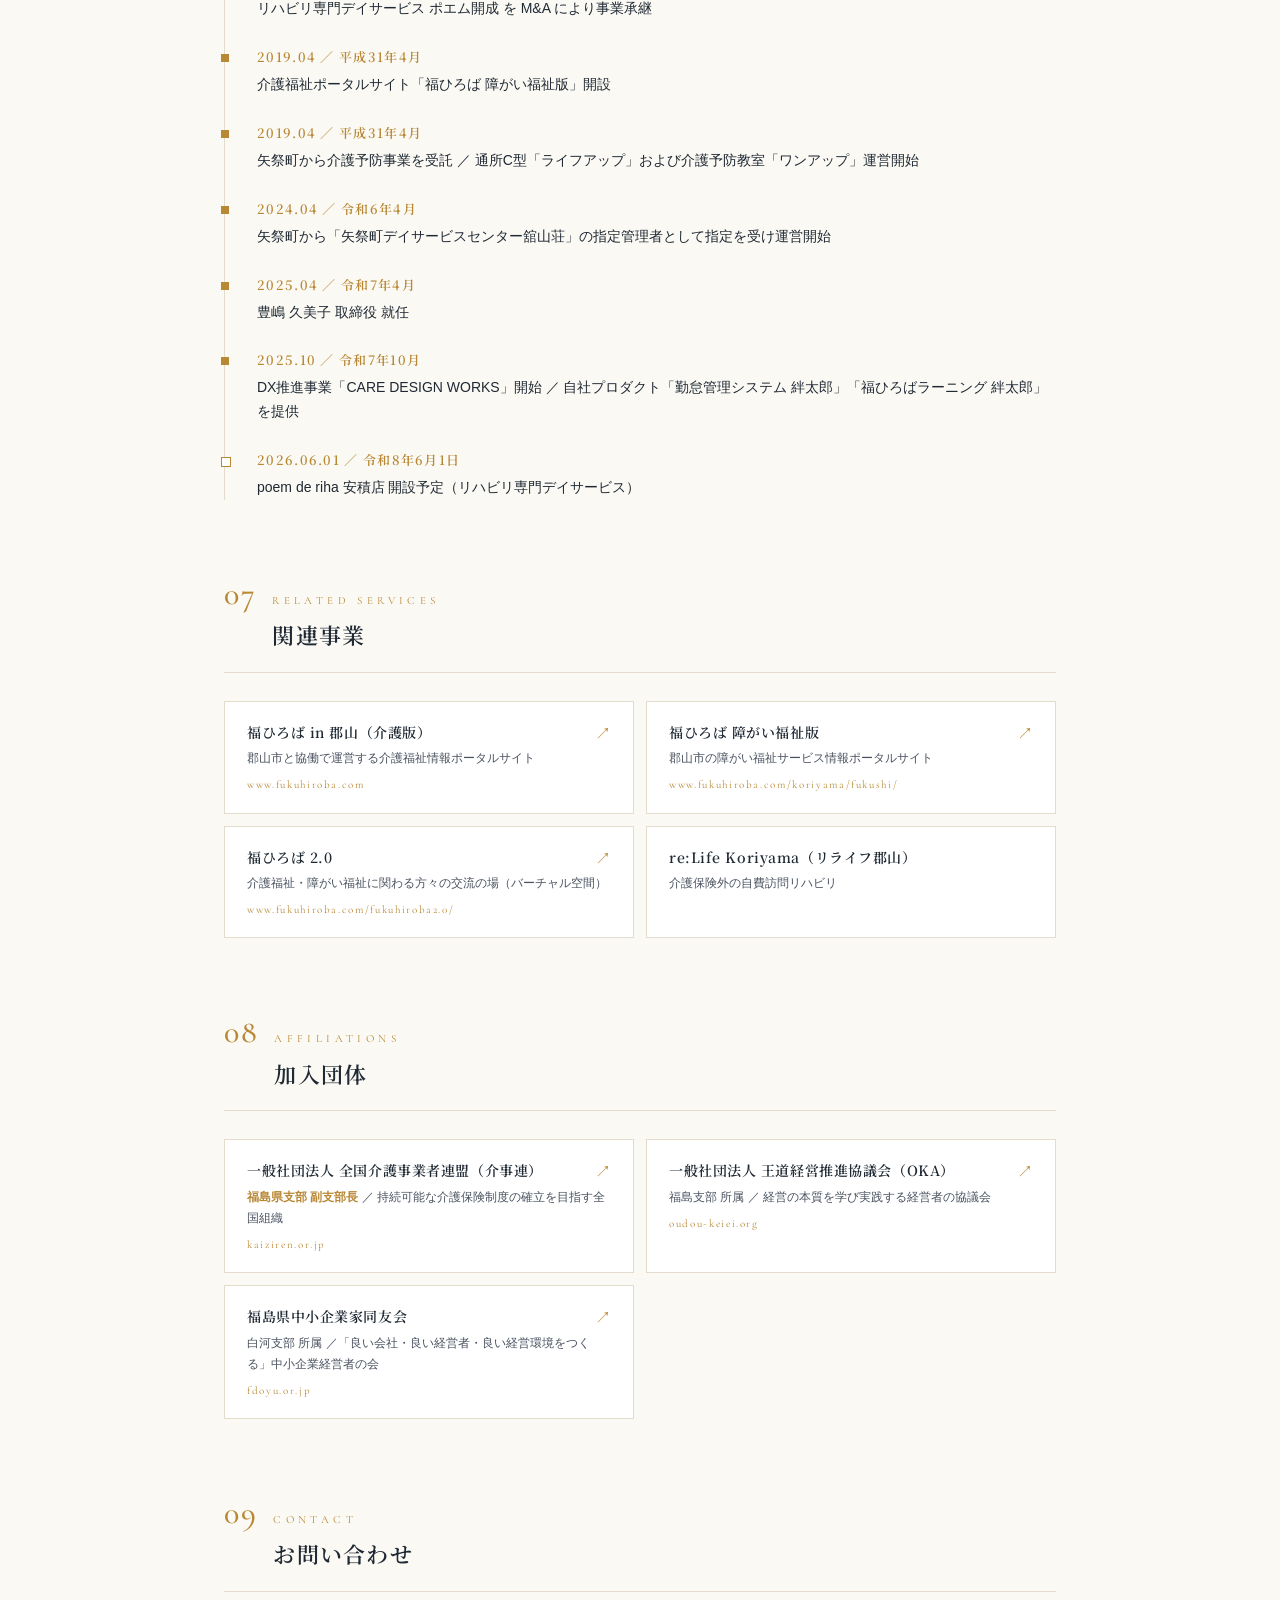
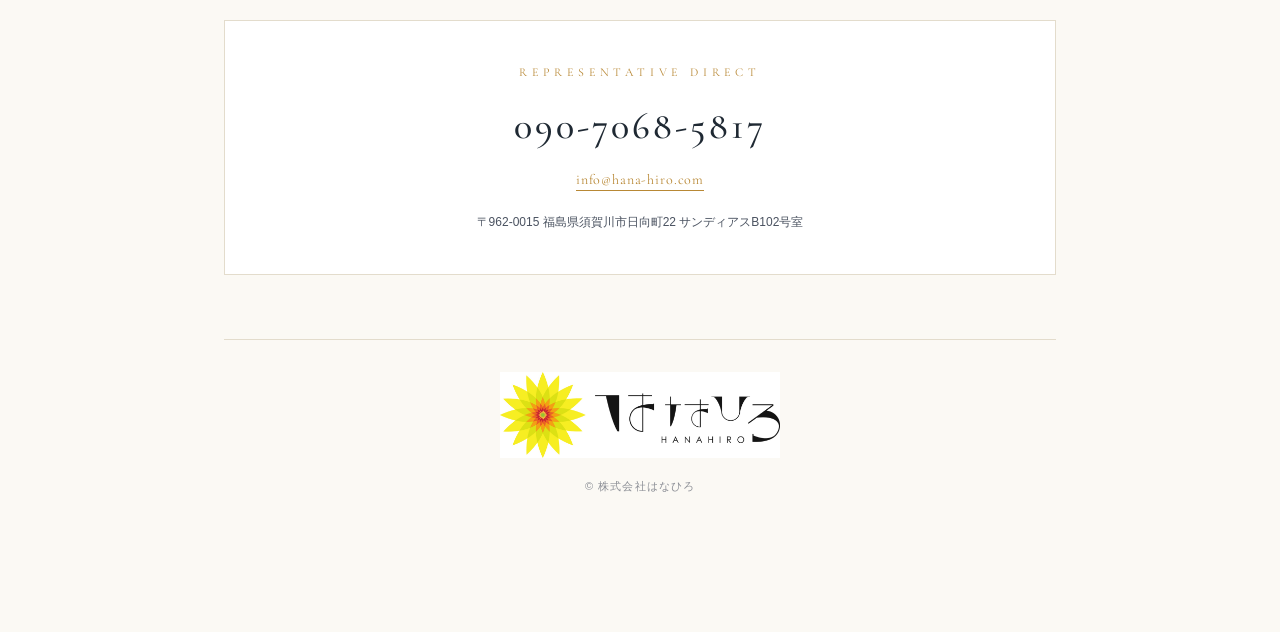
==== commit 2e9b030c: "poem de riha 安積店：内容を実態に合わせて改訂・英語表記を削減 【内容修正】 - サービス種別: 「3時間以上4時間未満」「介護予防・日常生活支援総合事業対応」を明記 - ウォーキングマシ" ====
--- a/company.html
+++ b/company.html
@@ -1362,7 +1362,7 @@
           <!-- 写真：photos/poem-asaka.jpg -->
           <!-- <img class="office-photo" src="photos/poem-asaka.jpg" alt="poem de riha 安積店"> -->
           <div class="office-number">No. 04</div>
-          <div class="office-name">poem de riha 安積店<span class="badge-upcoming">2026.06 OPEN</span></div>
+          <div class="office-name">poem de riha 安積店<span class="badge-upcoming">2026.06.01 OPEN</span></div>
           <div class="office-sub">リハビリ専門デイサービス（ポエム開成と同形態）</div>
           <div class="office-row"><span class="lbl">Address</span><span class="val">郡山市安積町笹川字四角担3-1</span></div>
           <div class="office-row"><span class="lbl">Tel</span><span class="val">080-2848-2881（担当：豊嶋）</span></div>
@@ -1482,7 +1482,7 @@
           <div class="timeline-text">DX推進事業「CARE DESIGN WORKS」開始 ／ 自社プロダクト「勤怠管理システム 絆太郎」「福ひろばラーニング 絆太郎」を提供</div>
         </div>
         <div class="timeline-item future">
-          <div class="timeline-date">2026.06 ／ 令和8年6月</div>
+          <div class="timeline-date">2026.06.01 ／ 令和8年6月1日</div>
           <div class="timeline-text">poem de riha 安積店 開設予定（リハビリ専門デイサービス）</div>
         </div>
       </div>
